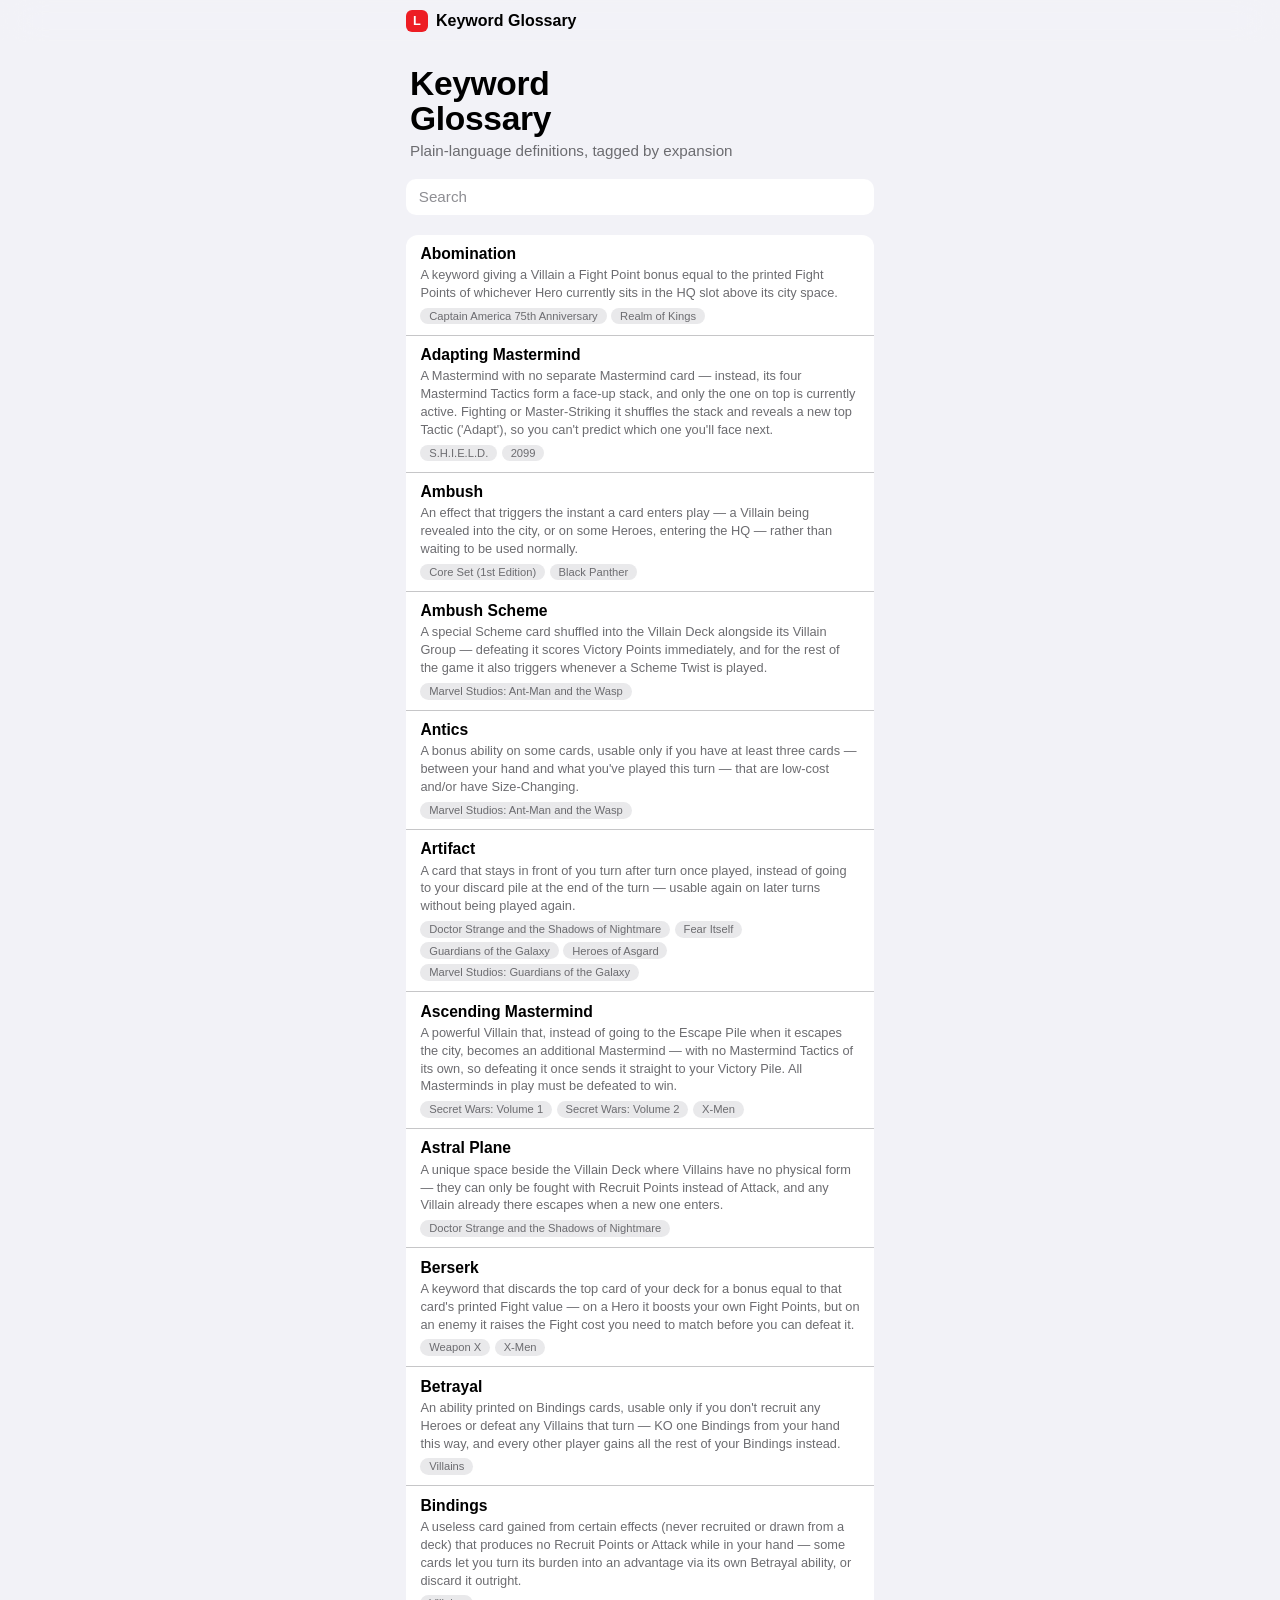
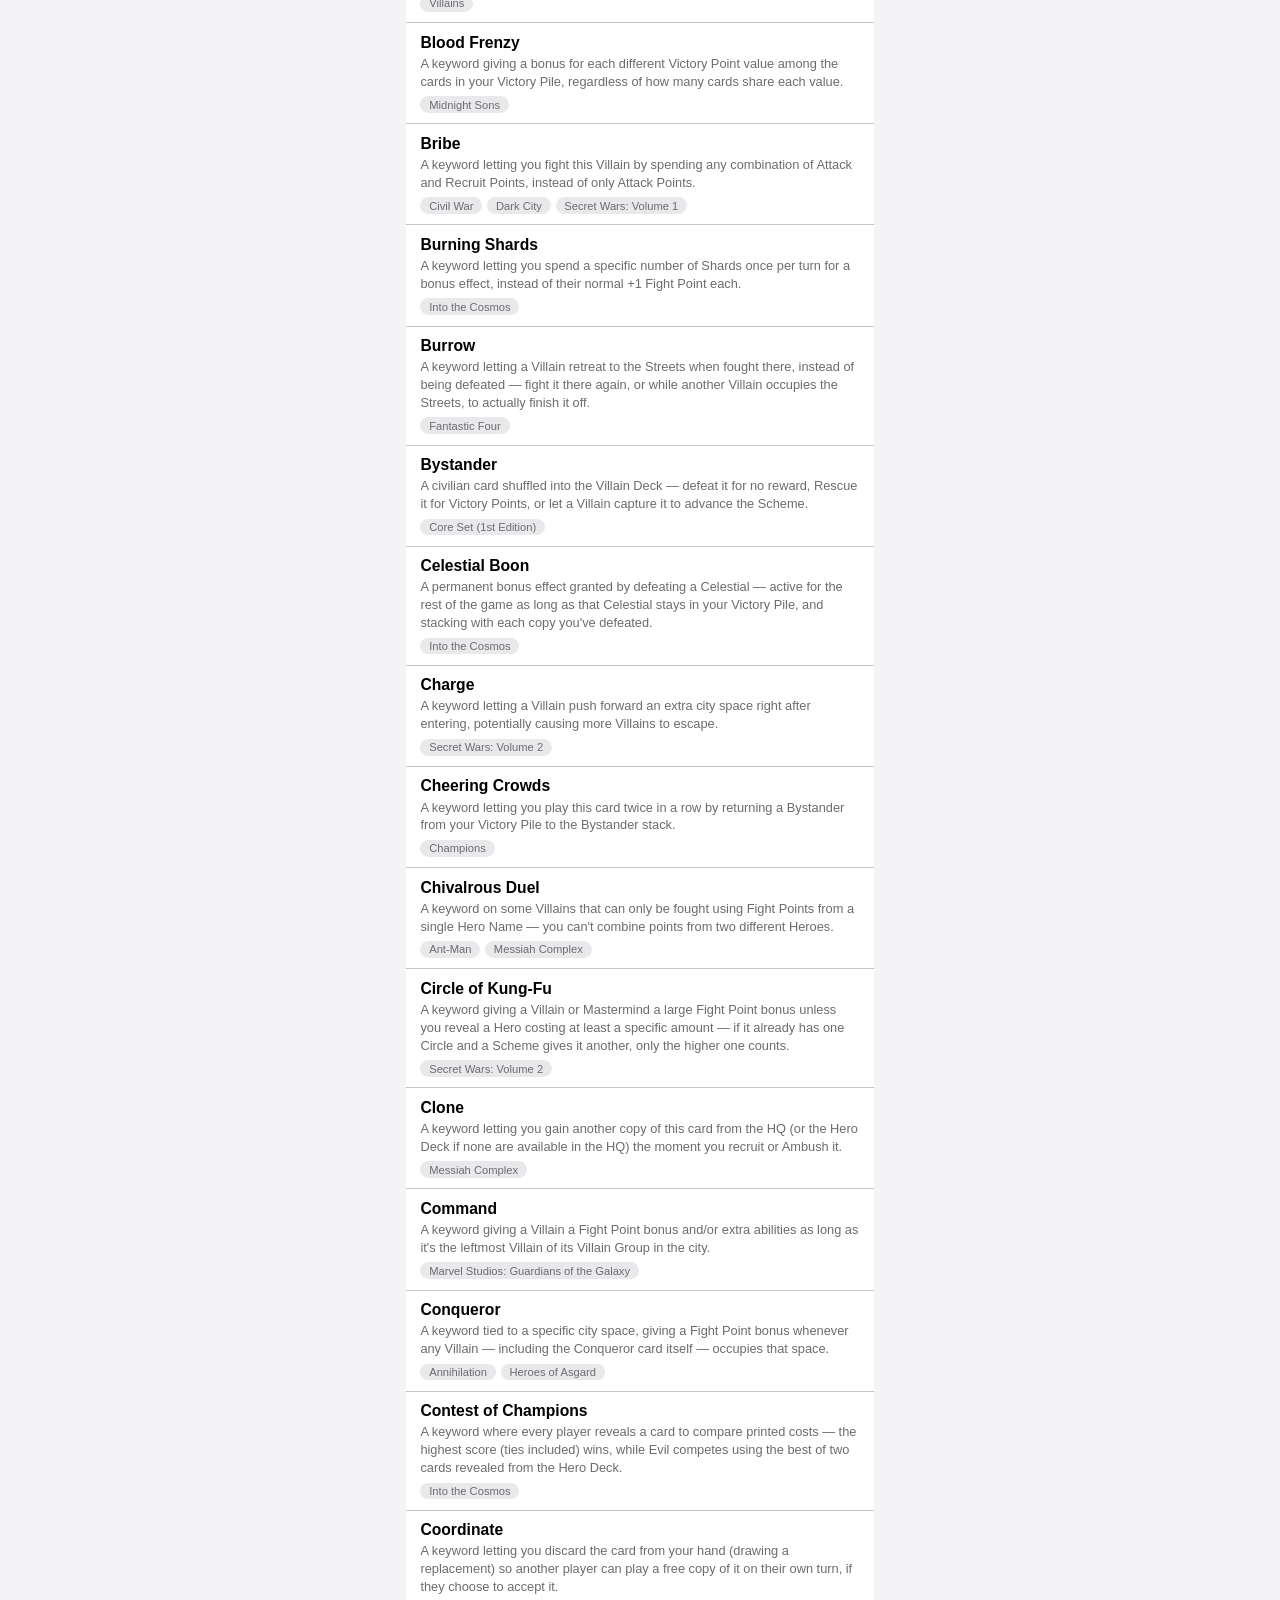
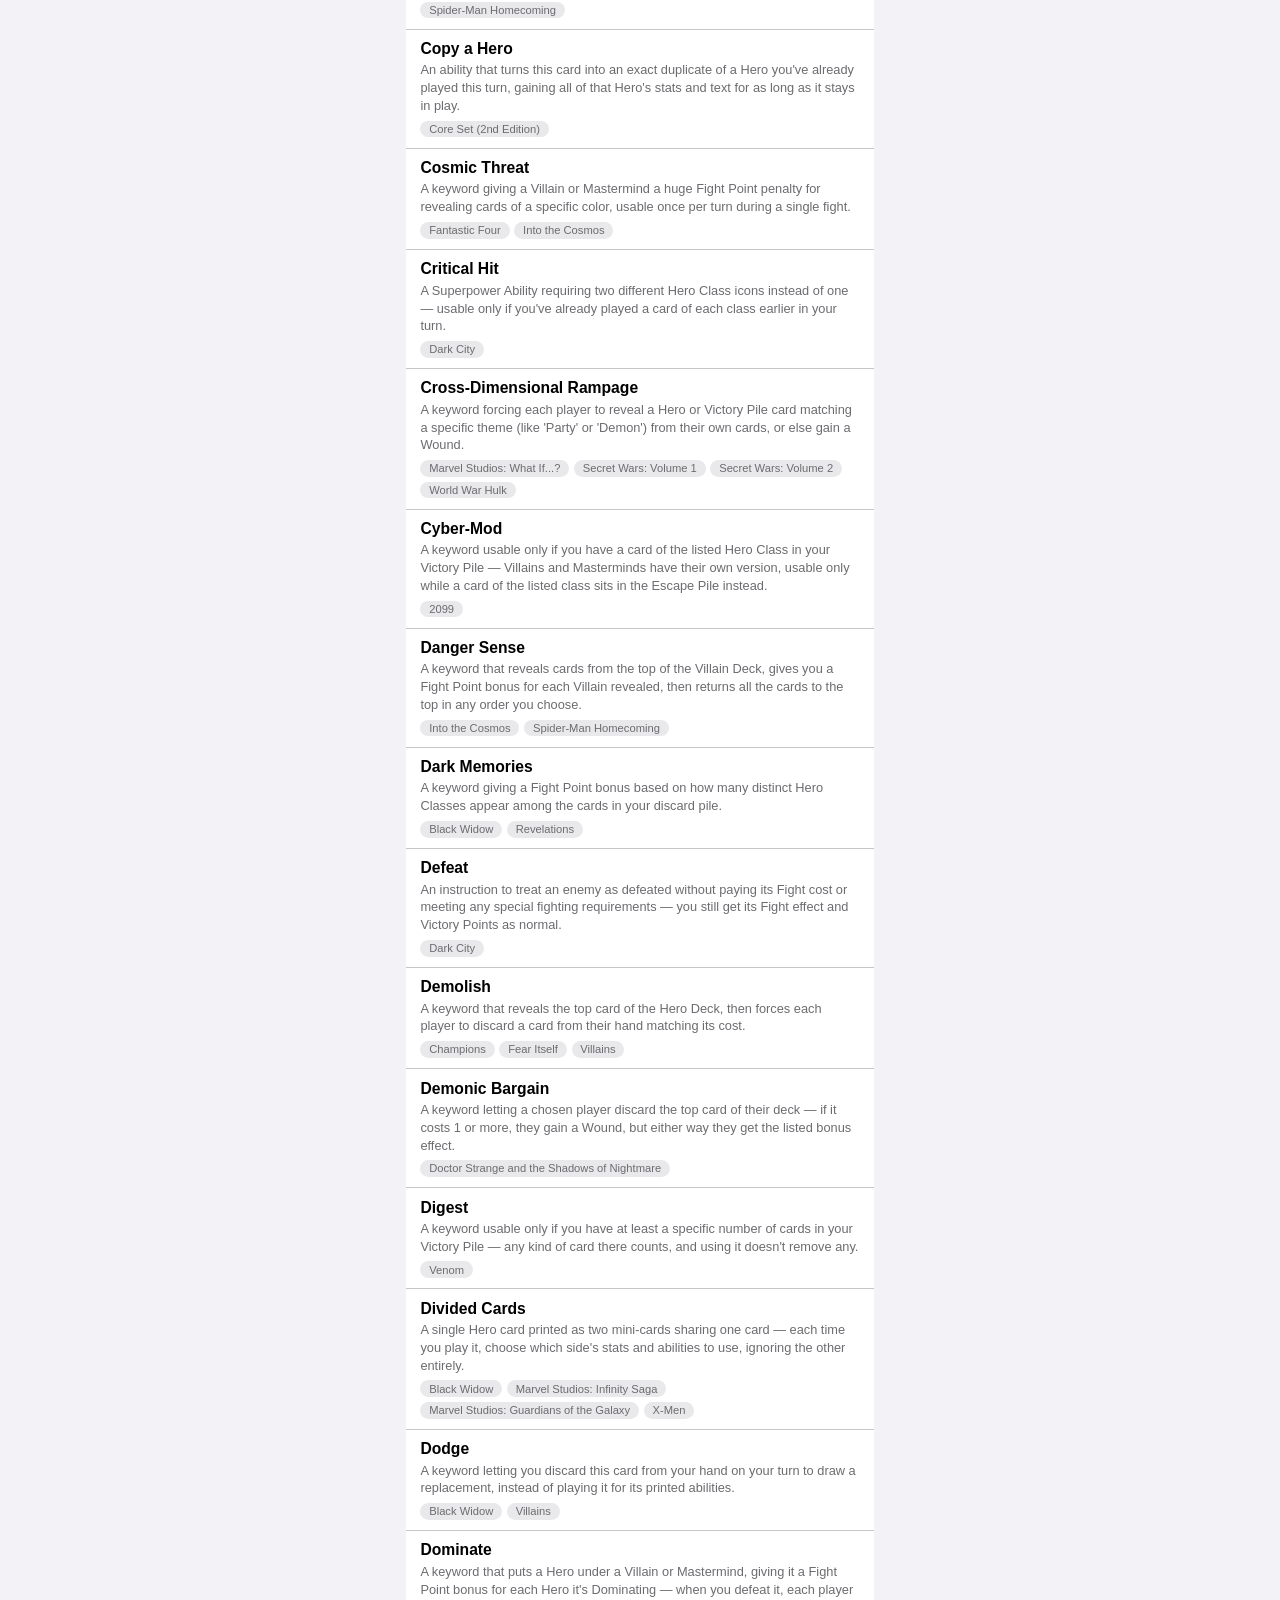
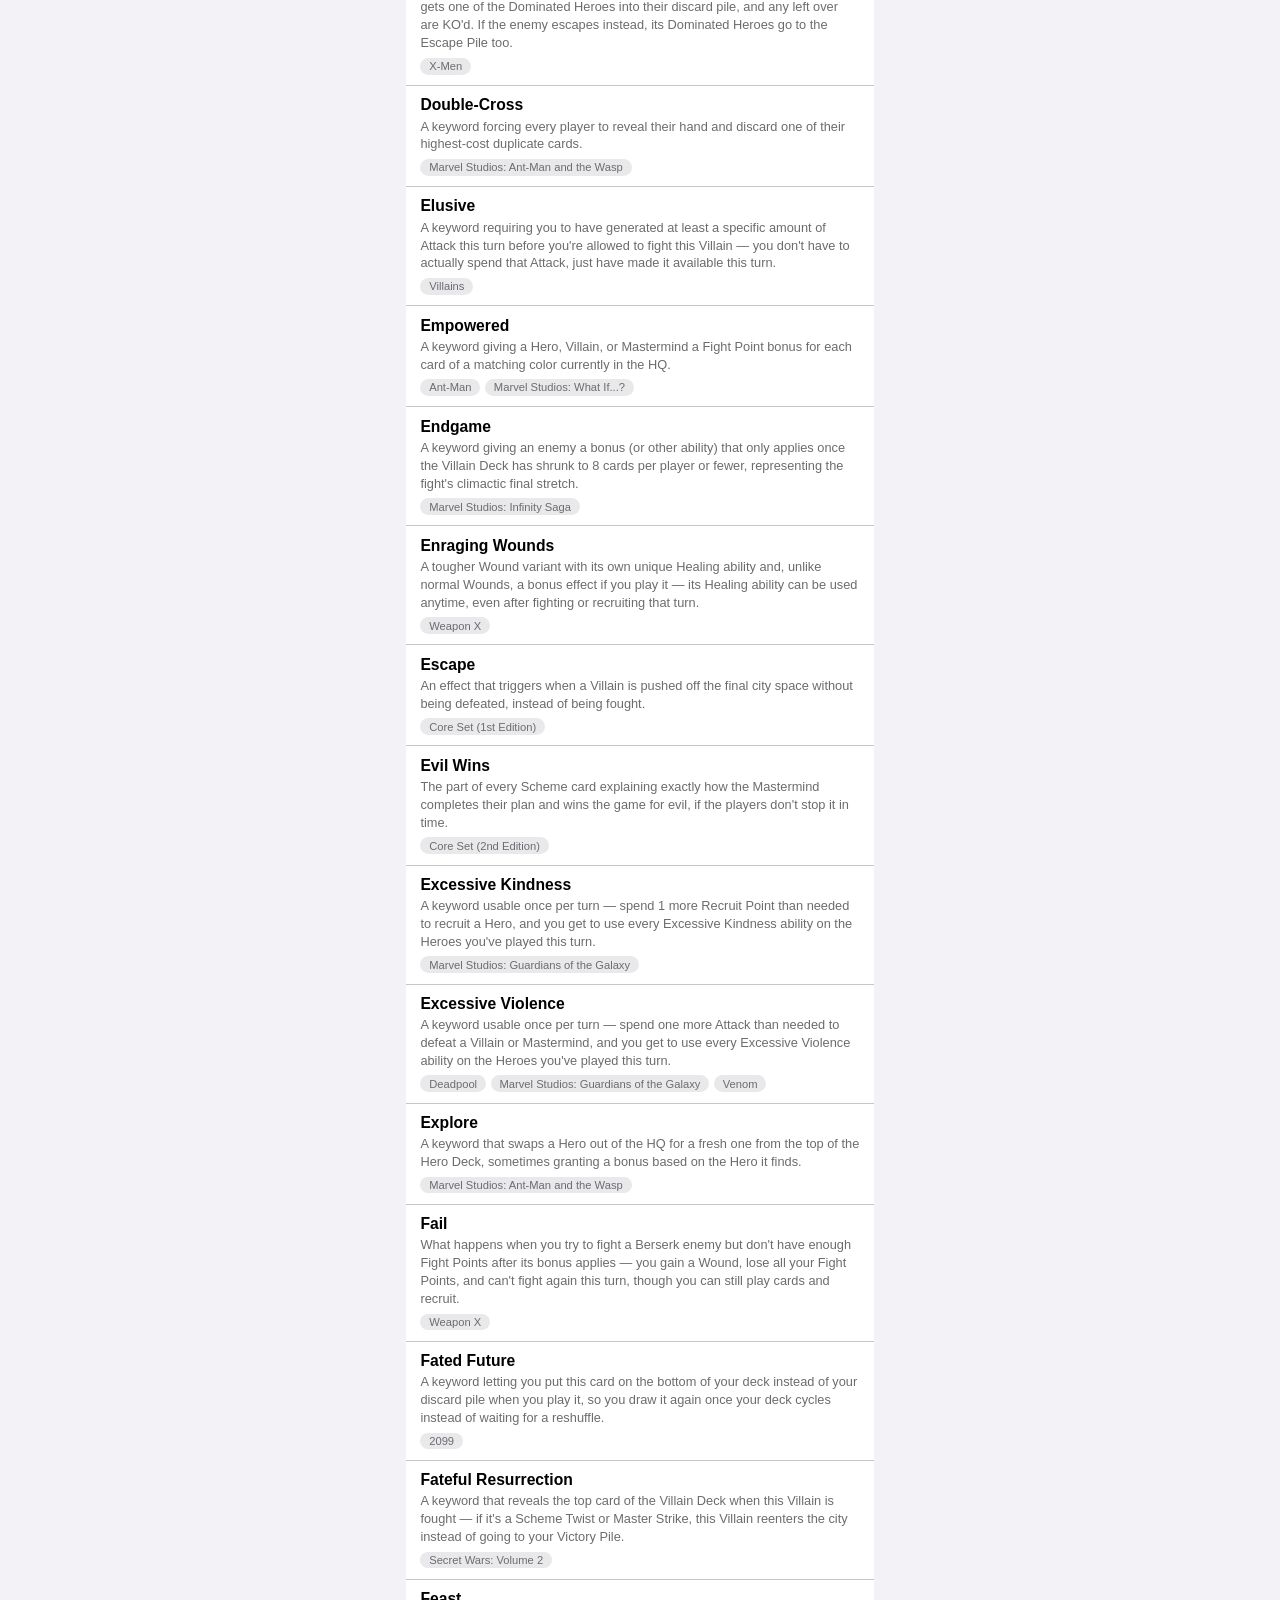
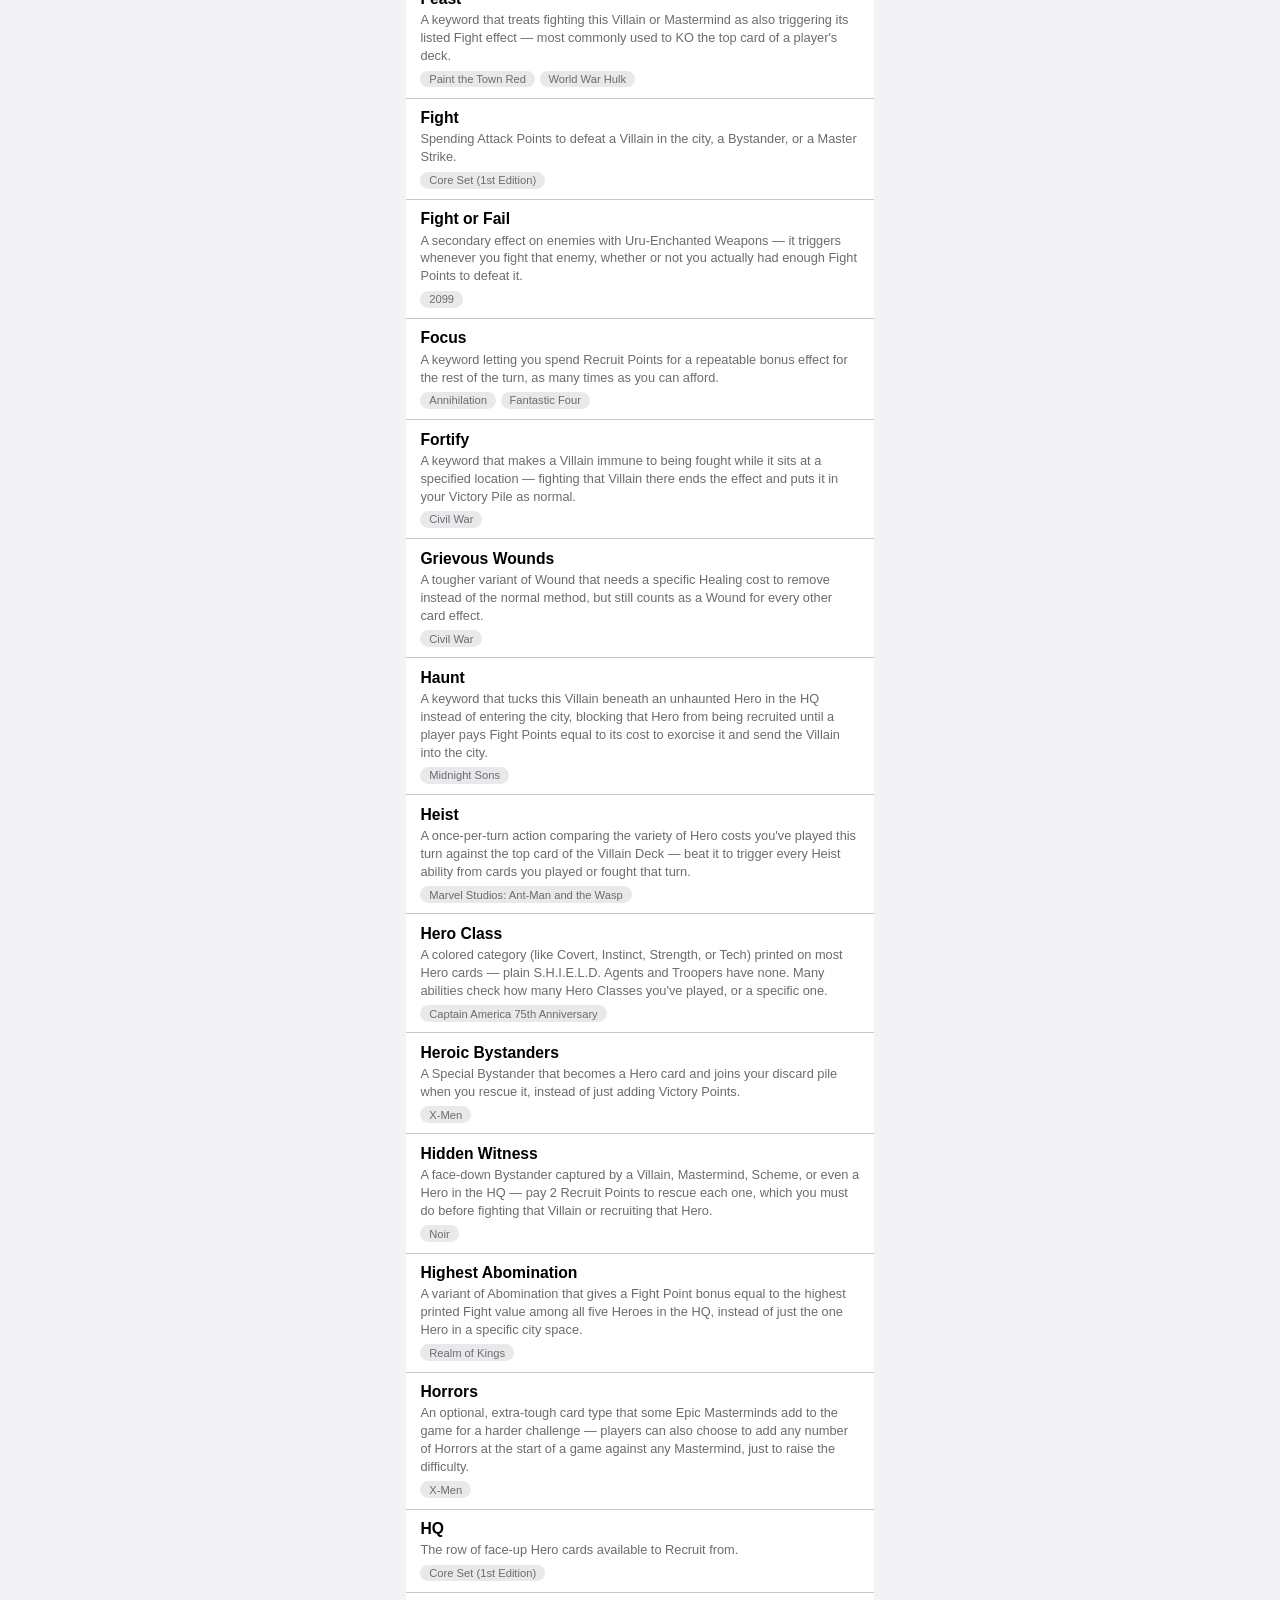
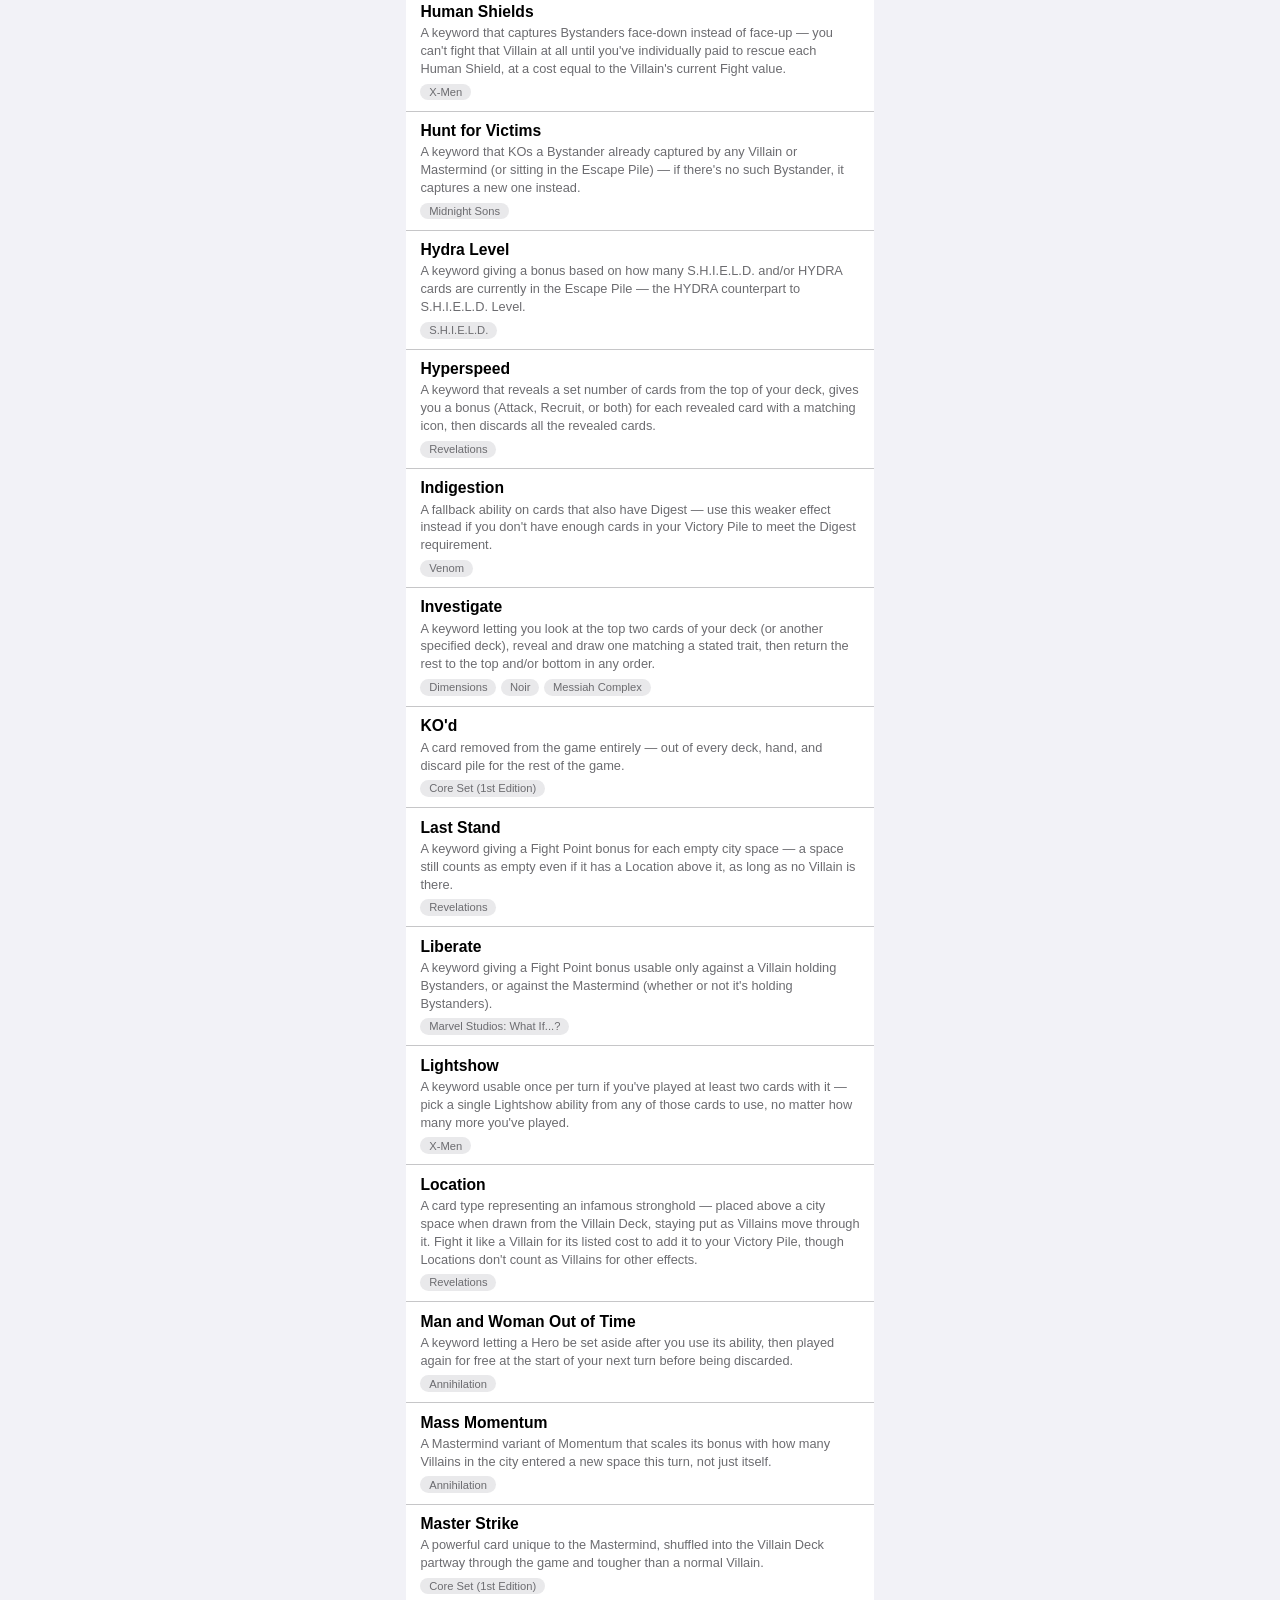
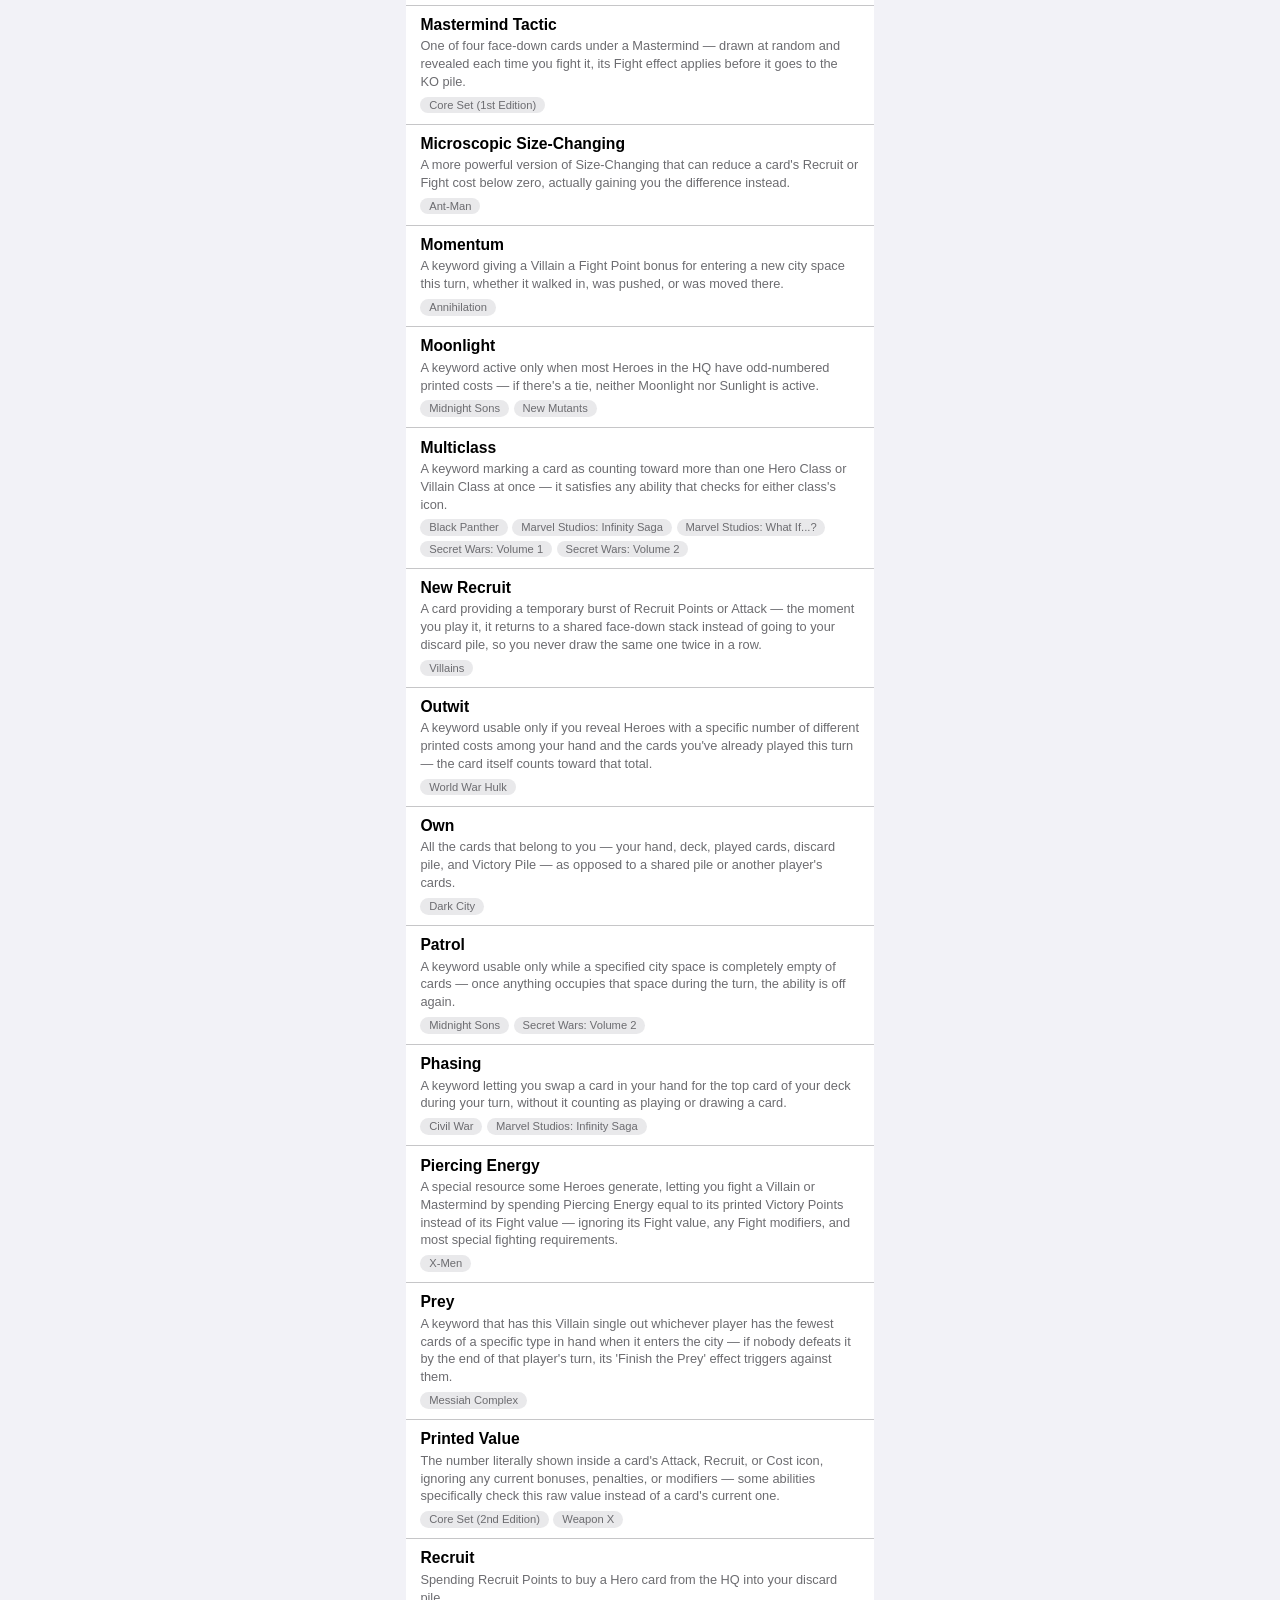
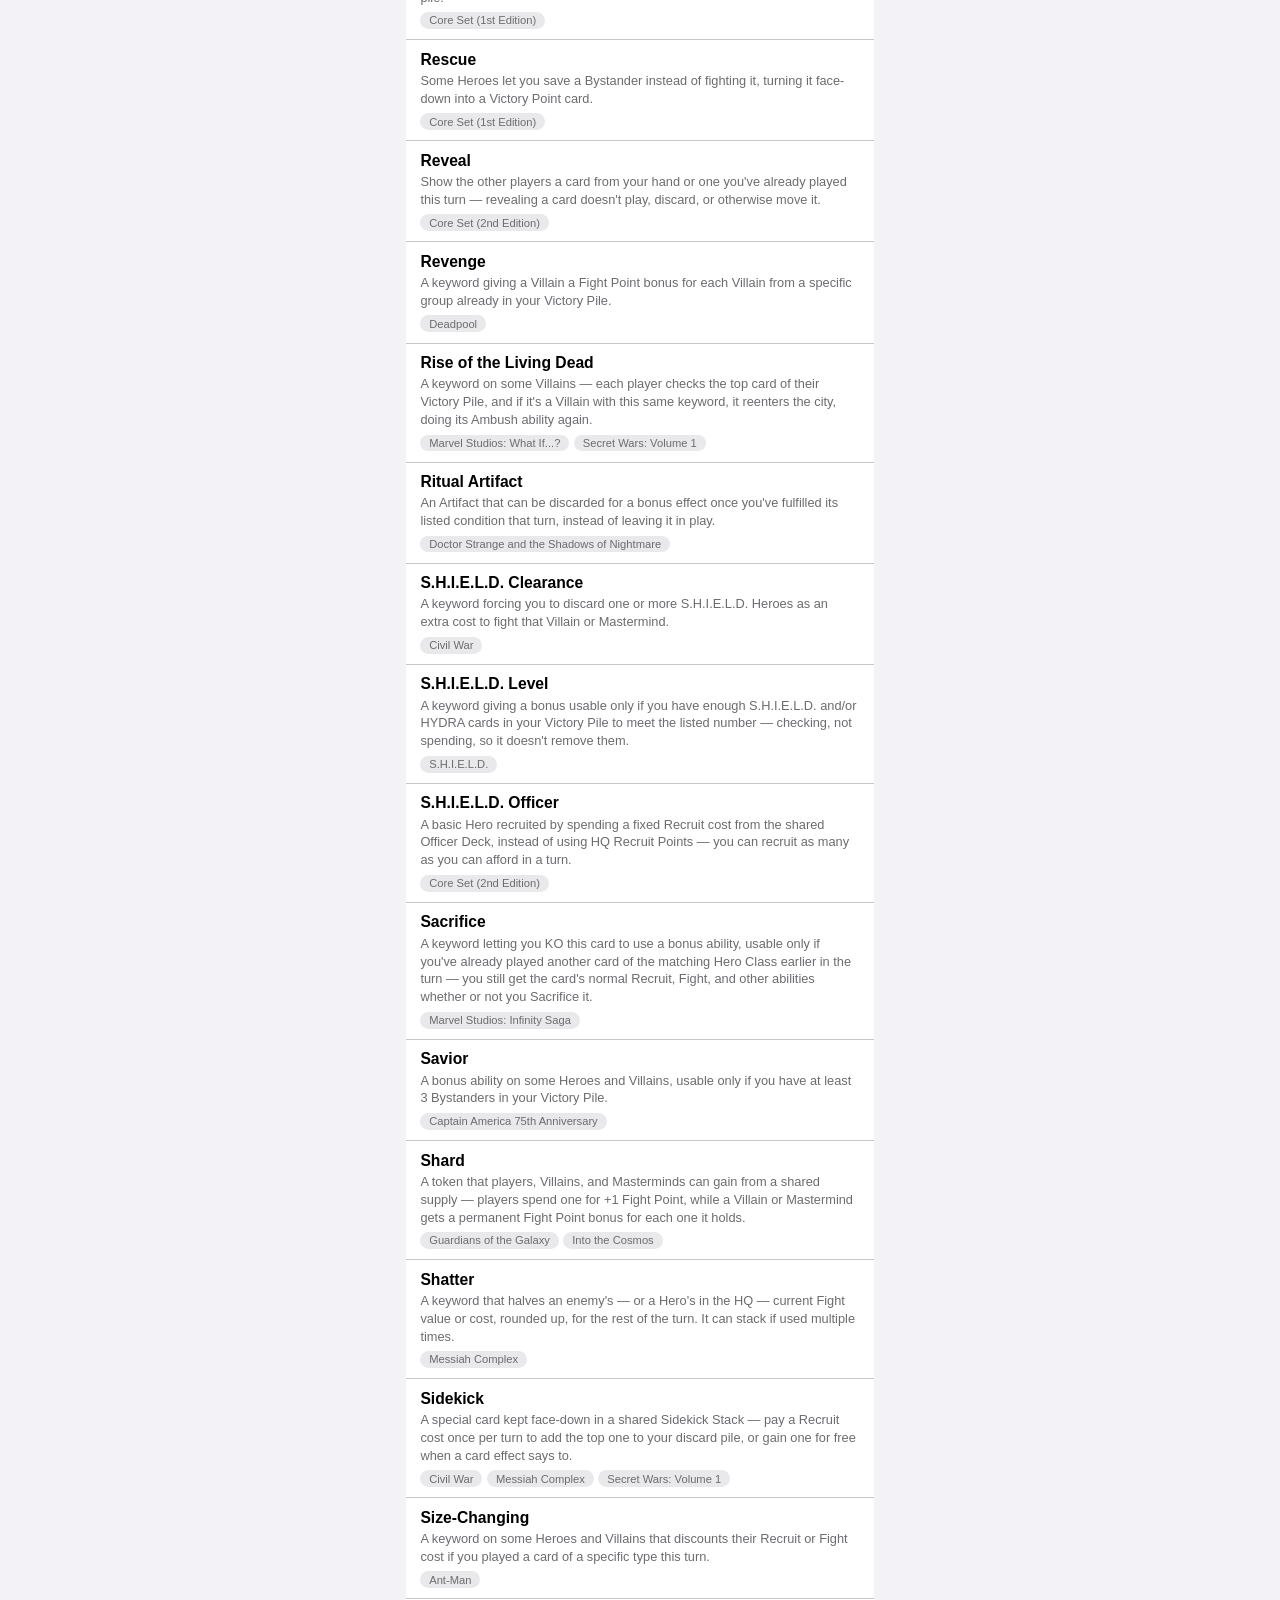
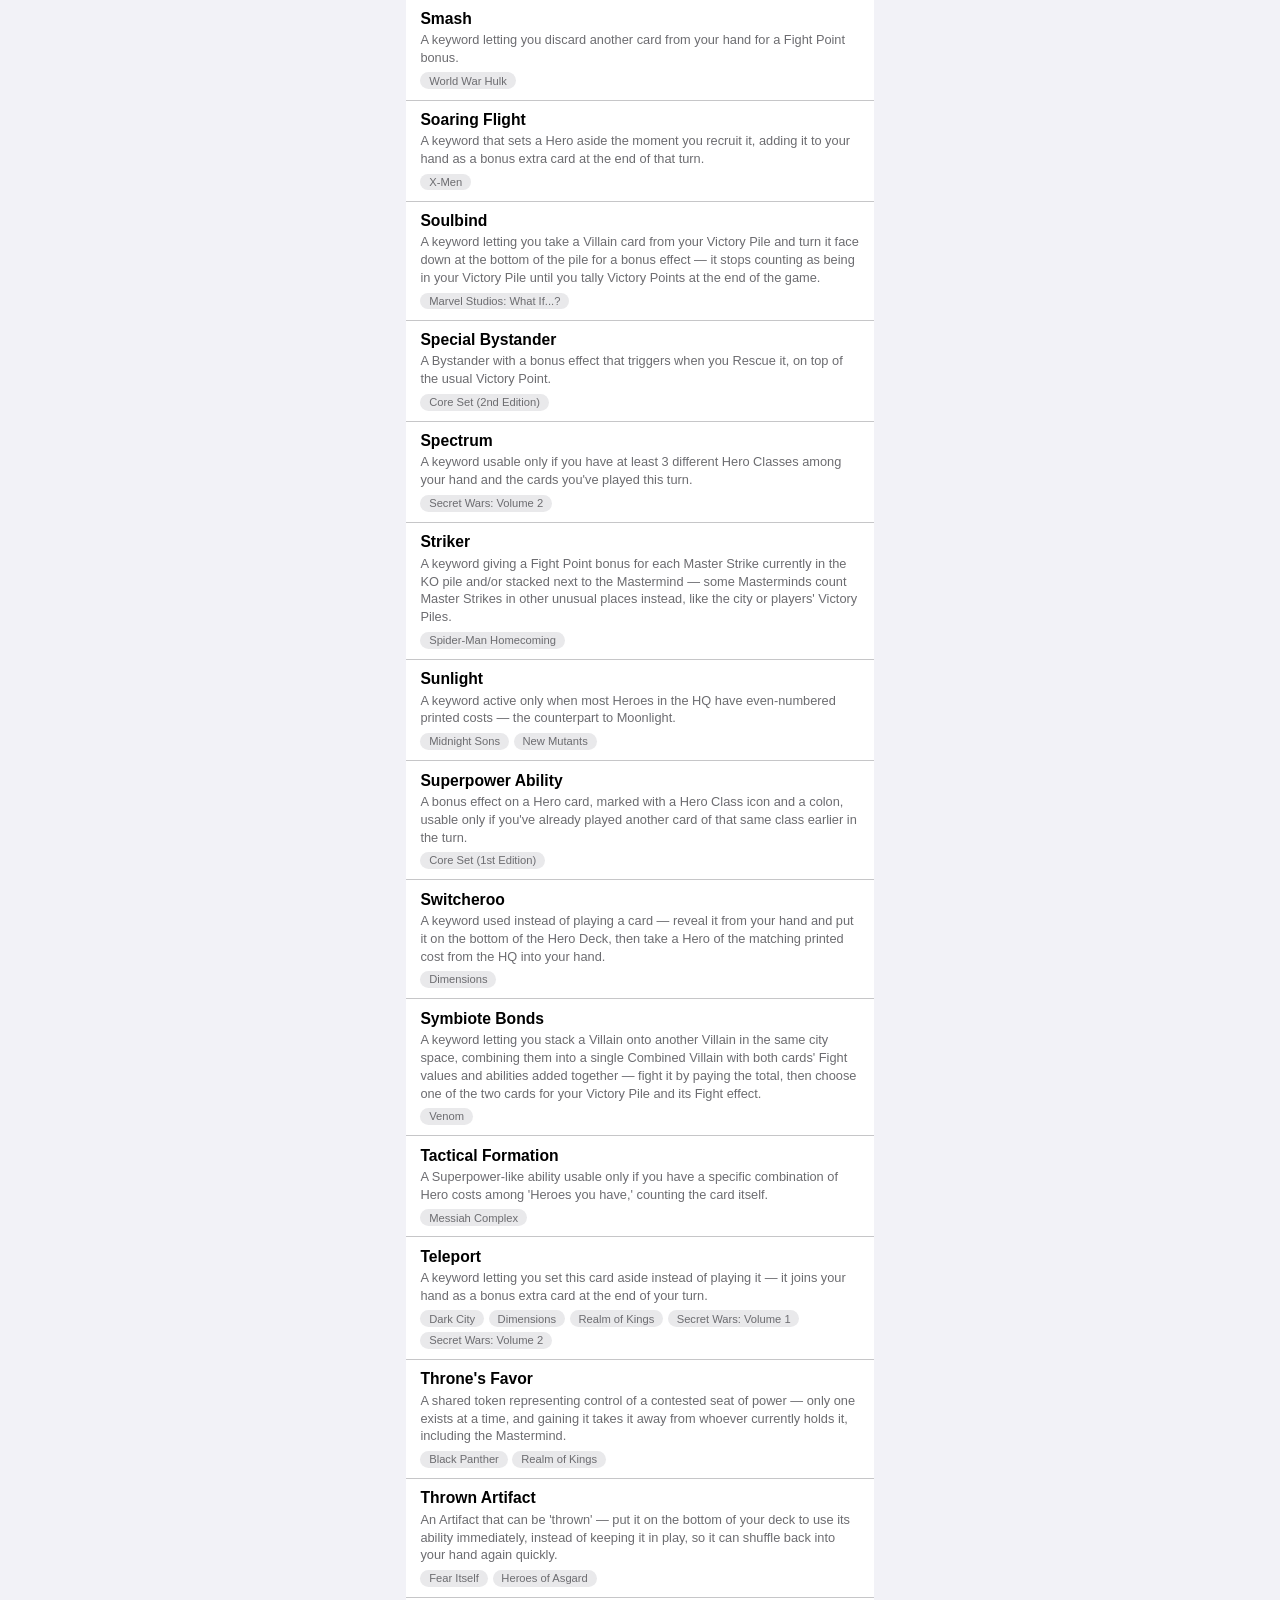
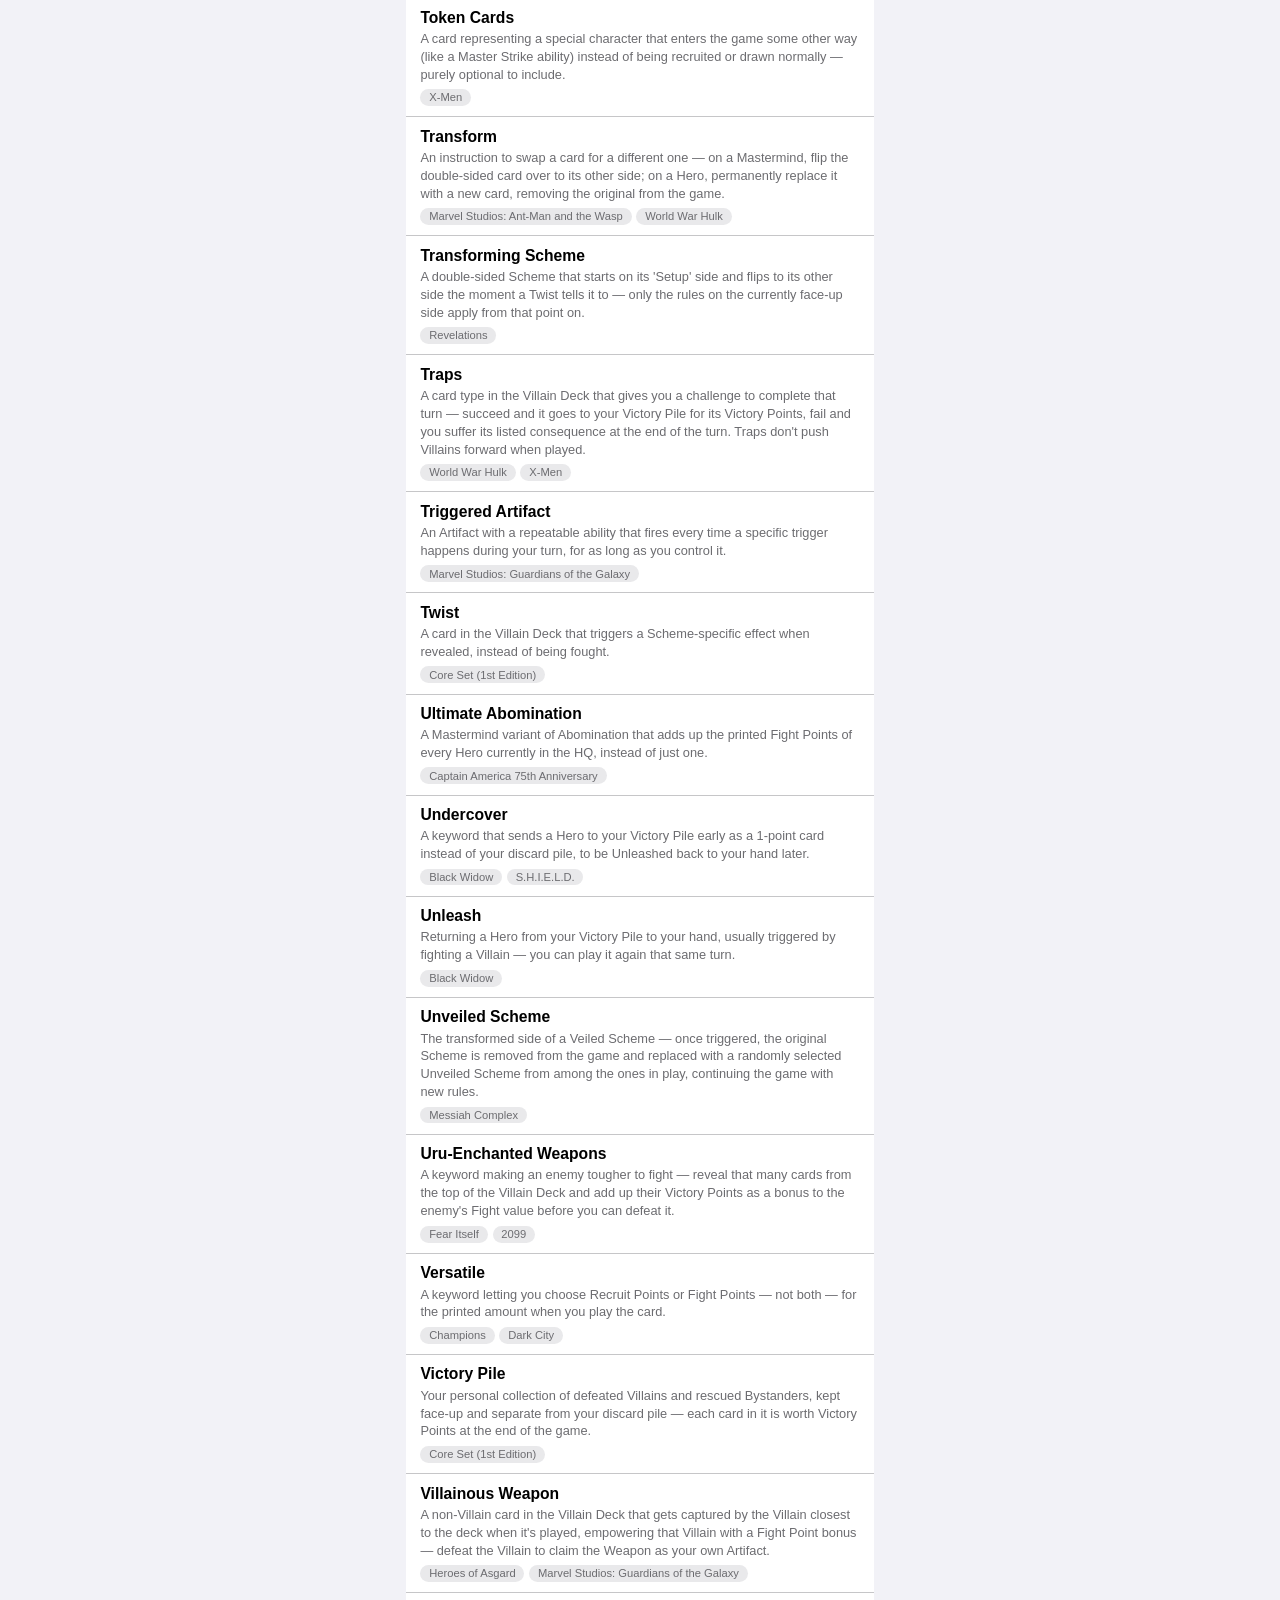
==== glossary.html @ 811bb4df "Make Bystanders/Master Strikes/Twists read-only in the Villain Deck section Same reasoning as the Co" ====
<!DOCTYPE html>
<html lang="en">
<head>
  <meta charset="UTF-8" />
  <meta name="viewport" content="width=device-width, initial-scale=1.0, viewport-fit=cover" />
  <title>Keyword Glossary — Marvel Legendary Randomizer</title>
  <meta name="description" content="Plain-language definitions for Legendary's card keywords and rules terms, tagged by expansion." />
  <meta name="theme-color" content="#f2f2f7" media="(prefers-color-scheme: light)" />
  <meta name="theme-color" content="#000000" media="(prefers-color-scheme: dark)" />
  <link rel="icon" href="data:image/svg+xml,%3Csvg xmlns='http://www.w3.org/2000/svg' viewBox='0 0 100 100'%3E%3Crect width='100' height='100' rx='22' fill='%23ed1d24'/%3E%3Ctext x='50' y='68' font-family='Arial' font-weight='bold' font-size='56' fill='white' text-anchor='middle'%3EL%3C/text%3E%3C/svg%3E" />
  <link rel="stylesheet" href="css/styles.css?v=160" />
</head>
<body>
  <div class="navbar" id="navbar">
    <div class="navbar-inner">
      <a href="index.html" class="navbar-badge" style="text-decoration: none;">L</a>
      <span class="navbar-title">Keyword Glossary</span>
    </div>
  </div>

  <main class="screen" id="screen">
    <div class="large-title-block">
      <h1 class="large-title">Keyword<br />Glossary</h1>
      <p class="large-subtitle">Plain-language definitions, tagged by expansion</p>
    </div>

    <div class="page-search-wrap">
      <input type="search" id="glossary-search" class="page-search" placeholder="Search" autocomplete="off" />
    </div>

    <div id="glossary-list"></div>

    <p class="page-footer">
      <a href="index.html" class="footer-button">‹ Back to Randomizer</a>
    </p>
  </main>

  <!-- Keep this ?v= in step with index.html's — see the note there. -->
  <script src="js/data.js?v=160"></script>
  <script src="js/glossary.js?v=160"></script>
</body>
</html>
---- css/styles.css ----
:root {
  --bg: #f2f2f7;
  --grouped-bg: #ffffff;
  --separator: rgba(60, 60, 67, 0.29);
  --label: #000000;
  --label-secondary: #6c6c70;
  --label-tertiary: #8e8e93;
  --blue: #007aff;
  --green: #34c759;
  --red: #ff3b30;
  --navbar-bg: rgba(242, 242, 247, 0.85);
  --switch-off: #e9e9eb;
  --banner-bg: #fff3e0;
  --banner-border: #ff9500;
  --banner-text: #9a5b00;
  --info-bg: #e8f2ff;
  --info-border: #007aff;
  --info-text: #0a4d94;
  --font: -apple-system, BlinkMacSystemFont, "SF Pro Text", "Segoe UI", Roboto, Helvetica, Arial, sans-serif;
}

@media (prefers-color-scheme: dark) {
  :root {
    --bg: #000000;
    --grouped-bg: #1c1c1e;
    --separator: rgba(84, 84, 88, 0.65);
    --label: #ffffff;
    --label-secondary: #98989f;
    --label-tertiary: #6c6c70;
    --navbar-bg: rgba(0, 0, 0, 0.78);
    --switch-off: #39393d;
    --banner-bg: #3a2a12;
    --banner-border: #ff9f0a;
    --banner-text: #ffcf8a;
    --info-bg: #0f2540;
    --info-border: #0a84ff;
    --info-text: #9fcbff;
  }
}

* {
  box-sizing: border-box;
  -webkit-tap-highlight-color: transparent;
}

html, body {
  margin: 0;
  padding: 0;
}

body {
  background: var(--bg);
  color: var(--label);
  font-family: var(--font);
  -webkit-font-smoothing: antialiased;
}

/* ---------- Navbar ---------- */

.navbar {
  position: sticky;
  top: 0;
  z-index: 10;
  background: var(--navbar-bg);
  backdrop-filter: saturate(180%) blur(20px);
  -webkit-backdrop-filter: saturate(180%) blur(20px);
  border-bottom: 1px solid transparent;
}

.navbar-inner {
  max-width: 500px;
  margin: 0 auto;
  padding: 0.6rem 1rem;
  display: flex;
  align-items: center;
  gap: 0.5rem;
}

.navbar-badge {
  width: 22px;
  height: 22px;
  border-radius: 6px;
  background: #ed1d24;
  color: #fff;
  font-weight: 700;
  font-size: 0.8rem;
  display: flex;
  align-items: center;
  justify-content: center;
  flex-shrink: 0;
}

.navbar-title {
  font-size: 1rem;
  font-weight: 600;
}

/* ---------- Screen / layout ---------- */

.screen {
  max-width: 500px;
  margin: 0 auto;
  padding: 1rem 1rem 3rem;
}

.large-title-block {
  padding: 0.5rem 0.25rem 1.25rem;
}

.large-title {
  font-size: 2.1rem;
  font-weight: 800;
  line-height: 1.05;
  margin: 0 0 0.3rem;
  letter-spacing: -0.01em;
}

.large-subtitle {
  margin: 0;
  color: var(--label-secondary);
  font-size: 0.95rem;
}

/* ---------- Grouped list ---------- */

.ios-group {
  margin-bottom: 1.75rem;
}

.group-header {
  display: flex;
  align-items: baseline;
  justify-content: space-between;
  padding: 0 0.9rem 0.4rem;
  text-transform: uppercase;
  font-size: 0.78rem;
  font-weight: 600;
  color: var(--label-secondary);
  letter-spacing: 0.02em;
}

.group-footer {
  padding: 0.5rem 0.9rem 0;
  font-size: 0.8rem;
  color: var(--label-secondary);
  margin: 0;
}

.ios-list {
  list-style: none;
  margin: 0;
  padding: 0;
  background: var(--grouped-bg);
  border-radius: 12px;
  overflow: hidden;
}

.ios-row {
  display: flex;
  align-items: center;
  gap: 0.7rem;
  padding: 0.65rem 0.9rem;
  min-height: 44px;
  border-bottom: 1px solid var(--separator);
}

.ios-list > .ios-row:last-child,
.ios-list > li:last-child > .ios-row {
  border-bottom: none;
}

.row-text {
  flex: 1;
  font-size: 0.98rem;
  min-width: 0;
}

.row-text-main {
  display: block;
  font-size: 0.98rem;
  overflow: hidden;
  text-overflow: ellipsis;
  white-space: nowrap;
}

.team-icon {
  width: 22px;
  height: 22px;
  margin-right: 0.35rem;
  vertical-align: -6px;
  object-fit: contain;
}

.row-text-sub {
  display: block;
  font-size: 0.8rem;
  color: var(--label-secondary);
  margin-top: 0.05rem;
}

/* Keyword Glossary rows: unlike every other row-text-main, the term
 * shouldn't ellipsis-truncate (they're all short anyway) and the
 * definition is the reason the row exists, so let it wrap fully
 * instead of relying on row-text-sub's usual single-line treatment. */
.glossary-term {
  font-weight: 700;
  white-space: normal;
}

.glossary-definition {
  line-height: 1.4;
  padding: 0.15rem 0;
}

.glossary-expansions {
  display: flex;
  flex-wrap: wrap;
  gap: 0.3rem;
  margin-top: 0.2rem;
}

.glossary-expansion-tag {
  font-size: 0.7rem;
  font-weight: 500;
  color: var(--label-secondary);
  background: var(--switch-off);
  border-radius: 999px;
  padding: 0.15rem 0.55rem;
  white-space: nowrap;
}

/* ---------- iOS switch ---------- */

.ios-switch {
  position: relative;
  width: 51px;
  height: 31px;
  flex-shrink: 0;
}

.ios-switch input {
  position: absolute;
  opacity: 0;
  width: 100%;
  height: 100%;
  margin: 0;
  cursor: pointer;
}

.ios-switch .track {
  position: absolute;
  inset: 0;
  background: var(--switch-off);
  border-radius: 999px;
  transition: background 0.18s ease;
  pointer-events: none;
}

.ios-switch .thumb {
  position: absolute;
  top: 2px;
  left: 2px;
  width: 27px;
  height: 27px;
  border-radius: 50%;
  background: #fff;
  box-shadow: 0 3px 8px rgba(0, 0, 0, 0.25), 0 0 0 0.5px rgba(0, 0, 0, 0.04);
  transition: transform 0.18s ease;
  pointer-events: none;
}

.ios-switch input:checked ~ .track {
  background: var(--green);
}

.ios-switch input:checked ~ .thumb {
  transform: translateX(20px);
}

/* ---------- Stepper ---------- */

.stepper {
  display: flex;
  align-items: center;
  border: 1px solid var(--separator);
  border-radius: 8px;
  overflow: hidden;
  flex-shrink: 0;
}

.stepper-btn {
  width: 34px;
  height: 30px;
  border: none;
  background: var(--grouped-bg);
  color: var(--blue);
  font-size: 1.1rem;
  font-weight: 500;
  cursor: pointer;
  display: flex;
  align-items: center;
  justify-content: center;
}

.stepper-btn:disabled {
  color: var(--label-tertiary);
  cursor: not-allowed;
}

.stepper-btn:first-child {
  border-right: 1px solid var(--separator);
}

.stepper-btn:last-child {
  border-left: 1px solid var(--separator);
}

.stepper-value {
  min-width: 2.1rem;
  text-align: center;
  font-size: 0.92rem;
  font-variant-numeric: tabular-nums;
}

/* ---------- Buttons-as-rows ---------- */

.ios-row-button {
  padding: 0;
}

.ios-list-button {
  width: 100%;
  border: none;
  background: none;
  color: var(--blue);
  font-size: 1rem;
  font-weight: 600;
  padding: 0.75rem 0.9rem;
  cursor: pointer;
  text-align: center;
}

.ios-list-button.primary {
  color: #fff;
  background: var(--red-brand, #ed1d24);
}

.ios-list-button.destructive {
  color: var(--red);
}

.ios-list-button:disabled {
  color: var(--label-tertiary);
  background: var(--grouped-bg);
  cursor: not-allowed;
}

.outcome-btn.active-outcome.outcome-win {
  background: var(--green);
  color: #fff;
}

.outcome-btn.active-outcome.outcome-loss {
  background: var(--red);
  color: #fff;
}

.outcome-pill {
  display: flex;
  border-radius: 999px;
  overflow: hidden;
  background: var(--switch-off);
  flex-shrink: 0;
}

.outcome-pill button {
  border: none;
  background: none;
  font-family: inherit;
  font-size: 0.78rem;
  font-weight: 800;
  padding: 0.36rem 0.62rem;
  color: var(--label-tertiary);
  cursor: pointer;
}

.outcome-pill button.active.outcome-win {
  background: var(--green);
  color: #fff;
}

.outcome-pill button.active.outcome-loss {
  background: var(--red);
  color: #fff;
}

.action-group {
  margin-bottom: 1.5rem;
}

/* ---------- Banner ---------- */

.ios-banner {
  background: var(--banner-bg);
  border: 1px solid var(--banner-border);
  border-radius: 12px;
  padding: 0.7rem 0.9rem;
  margin-bottom: 1.25rem;
  font-size: 0.85rem;
  color: var(--banner-text);
}

/* A tappable, collapsed-by-default note — <details class="scheme-note">
 * <summary>Label</summary><div class="scheme-note-body">...</div>
 * </details>. Collapsed, it's just the small summary chip; opening it
 * reveals the same colored callout the block used to show open by
 * default. */
.scheme-note {
  margin-top: 0.6rem;
}

.scheme-note summary {
  display: inline-flex;
  align-items: center;
  gap: 0.3rem;
  list-style: none;
  cursor: pointer;
  background: var(--info-bg);
  color: var(--info-text);
  border-radius: 999px;
  padding: 0.3rem 0.8rem;
  font-size: 0.78rem;
  font-weight: 600;
  text-transform: uppercase;
  letter-spacing: 0.03em;
}

.scheme-note summary::-webkit-details-marker {
  display: none;
}

.scheme-note summary::before {
  content: "›";
  display: inline-block;
  font-size: 0.85rem;
  font-weight: 700;
  transition: transform 0.15s ease;
}

.scheme-note[open] summary::before {
  transform: rotate(90deg);
}

.scheme-note-body {
  background: var(--info-bg);
  border-left: 3px solid var(--info-border);
  border-radius: 0 10px 10px 0;
  margin-top: 0.4rem;
  padding: 0.65rem 0.85rem;
  font-size: 0.85rem;
  line-height: 1.5;
  color: var(--info-text);
}

.scheme-note--evil summary {
  background: var(--banner-bg);
  color: var(--banner-text);
}

.scheme-note--evil .scheme-note-body {
  background: var(--banner-bg);
  border-left-color: var(--red);
  color: var(--banner-text);
}

.ios-banner p {
  margin: 0.15rem 0;
}

.hidden {
  display: none !important;
}

/* ---------- Result rows ---------- */

.result-row {
  display: flex;
  align-items: center;
  gap: 0.7rem;
  padding: 0.6rem 0.9rem;
  min-height: 44px;
  border-bottom: 1px solid var(--separator);
}

.result-row:last-child {
  border-bottom: none;
}

.result-row.locked {
  background: rgba(255, 149, 0, 0.08);
}

.result-row-text {
  flex: 1;
  min-width: 0;
}

.result-row-actions {
  display: flex;
  gap: 0.35rem;
  flex-shrink: 0;
}

.round-btn {
  width: 30px;
  height: 30px;
  border-radius: 50%;
  border: none;
  background: var(--bg);
  font-size: 0.95rem;
  cursor: pointer;
  display: flex;
  align-items: center;
  justify-content: center;
}

.round-btn:disabled {
  opacity: 0.35;
  cursor: not-allowed;
}

/* ---------- Past Setups row (tappable to open its detail) ---------- */

.history-row {
  cursor: pointer;
}

.history-row:active {
  background: var(--switch-off);
}

.history-row:hover .row-text-main {
  color: var(--blue);
}

/* The "⋯" overflow's Restore/Delete options render as their own row
 * right below the entry (plain document flow) rather than a floating
 * popover, so they're never clipped by the sheet's rounded-corner
 * masking on a short list. */
.history-menu-row {
  justify-content: flex-end;
  gap: 1.3rem;
  padding: 0.55rem 0.9rem;
}

.text-action {
  border: none;
  background: none;
  font-family: inherit;
  font-size: 0.9rem;
  font-weight: 600;
  color: var(--blue);
  cursor: pointer;
  padding: 0.2rem 0;
}

.text-action.destructive {
  color: var(--red);
}

/* ---------- Past Setups detail (drill-in from a history row) ---------- */

.detail-summary {
  display: flex;
  align-items: center;
  justify-content: space-between;
  gap: 0.7rem;
  padding: 0.1rem 0.15rem 1.1rem;
}

.detail-summary .meta {
  font-size: 0.85rem;
  color: var(--label-secondary);
}

/* ---------- Navigation rows (Card Pool / History) ---------- */

.nav-row {
  width: 100%;
  border: none;
  background: none;
  font-family: inherit;
  text-align: left;
  text-decoration: none;
  cursor: pointer;
  color: var(--label);
}

.row-trailing {
  color: var(--label-secondary);
  font-size: 0.92rem;
  flex-shrink: 0;
  white-space: nowrap;
}

.chevron {
  color: var(--label-tertiary);
  font-size: 1.1rem;
  flex-shrink: 0;
  margin-left: -0.15rem;
}

/* ---------- Segmented control ---------- */

.segmented {
  display: flex;
  background: var(--bg);
  border-radius: 8px;
  padding: 2px;
  flex-shrink: 0;
}

.segmented button {
  border: none;
  background: none;
  color: var(--label);
  font-size: 0.85rem;
  font-weight: 500;
  width: 30px;
  height: 26px;
  border-radius: 6px;
  cursor: pointer;
}

.segmented button.active {
  background: var(--grouped-bg);
  font-weight: 700;
  box-shadow: 0 1px 3px rgba(0, 0, 0, 0.15);
}

/* Wider variant for longer labels (Custom Card category picker) — same
 * track/active-pill look as .segmented, just auto-width buttons
 * instead of the fixed 30px built for single digits. */
.segmented-wide {
  width: 100%;
}

.segmented-wide button {
  flex: 1;
  width: auto;
  height: auto;
  padding: 0.42rem 0.15rem;
  font-size: 0.72rem;
  line-height: 1.15;
}

/* ---------- Sheet (modal) ---------- */

.sheet-overlay {
  position: fixed;
  inset: 0;
  z-index: 100;
  display: flex;
  align-items: flex-end;
  justify-content: center;
}

.sheet-overlay.hidden {
  display: none;
}

.sheet-backdrop {
  position: absolute;
  inset: 0;
  border: none;
  background: rgba(0, 0, 0, 0.4);
  padding: 0;
  cursor: pointer;
}

.sheet {
  position: relative;
  width: 100%;
  max-width: 500px;
  max-height: 85vh;
  background: var(--bg);
  border-radius: 16px 16px 0 0;
  display: flex;
  flex-direction: column;
  overflow: hidden;
  box-shadow: 0 -4px 24px rgba(0, 0, 0, 0.25);
  padding-bottom: env(safe-area-inset-bottom);
}

.sheet-grabber {
  width: 36px;
  height: 5px;
  border-radius: 3px;
  background: var(--separator);
  margin: 0.55rem auto 0.2rem;
  flex-shrink: 0;
}

.sheet-header {
  display: flex;
  align-items: center;
  justify-content: space-between;
  padding: 0.5rem 0.9rem;
  flex-shrink: 0;
}

.sheet-header-btn {
  background: none;
  border: none;
  color: var(--blue);
  font-size: 0.95rem;
  cursor: pointer;
  padding: 0.2rem;
}

.sheet-header-btn-accent {
  color: var(--red);
  font-weight: 600;
}

.sheet-header-btn:disabled {
  color: var(--label-tertiary);
  cursor: not-allowed;
}

.sheet-header-btn-add {
  font-size: 1.3rem;
  font-weight: 600;
  line-height: 1;
}

.sheet-title {
  font-weight: 700;
  font-size: 1rem;
}

.sheet-search-wrap {
  padding: 0 0.9rem 0.6rem;
  flex-shrink: 0;
}

.sheet-search {
  width: 100%;
  border: none;
  border-radius: 10px;
  background: var(--grouped-bg);
  padding: 0.5rem 0.7rem;
  font-size: 0.95rem;
  color: var(--label);
  font-family: inherit;
}

.sheet-search::placeholder {
  color: var(--label-tertiary);
}

/* Same look as .sheet-search, for a search box on a standalone page
 * (e.g. glossary.html) instead of inside the sheet overlay. */
.page-search-wrap {
  margin-bottom: 1.25rem;
}

.page-search {
  width: 100%;
  border: none;
  border-radius: 10px;
  background: var(--grouped-bg);
  padding: 0.6rem 0.8rem;
  font-size: 0.95rem;
  color: var(--label);
  font-family: inherit;
}

.page-search::placeholder {
  color: var(--label-tertiary);
}

/* ---------- Form rows (Add/Edit Custom Card) ---------- */

.form-row {
  display: flex;
  flex-direction: column;
  gap: 0.25rem;
  padding: 0.55rem 0.9rem 0.65rem;
  border-bottom: 1px solid var(--separator);
}

.form-row:last-child {
  border-bottom: none;
}

.form-label {
  font-size: 0.72rem;
  font-weight: 700;
  text-transform: uppercase;
  letter-spacing: 0.03em;
  color: var(--label-secondary);
}

.form-input {
  border: none;
  background: none;
  font-family: inherit;
  font-size: 0.98rem;
  color: var(--label);
  padding: 0.1rem 0;
  width: 100%;
}

.form-input::placeholder {
  color: var(--label-tertiary);
}

textarea.form-input {
  resize: none;
  min-height: 3.2em;
  line-height: 1.4;
  font-family: inherit;
}

.sheet-bulk-actions {
  display: flex;
  gap: 0.6rem;
  padding: 0 0.9rem 0.6rem;
  flex-shrink: 0;
}

.sheet-bulk-btn {
  flex: 1;
  border: none;
  border-radius: 10px;
  background: var(--grouped-bg);
  color: var(--blue);
  font-size: 0.88rem;
  font-weight: 600;
  padding: 0.55rem 0.6rem;
  cursor: pointer;
}

.sheet-bulk-btn:disabled {
  color: var(--label-tertiary);
  cursor: not-allowed;
}

.sheet-list {
  flex: 1;
  overflow-y: auto;
  margin: 0 0.9rem 0.9rem;
  width: auto;
  -webkit-overflow-scrolling: touch;
}

.sheet-row {
  width: 100%;
  border: none;
  background: none;
  font-family: inherit;
  text-align: left;
  cursor: pointer;
  color: var(--label);
}

.sheet-empty {
  text-align: center;
  color: var(--label-secondary);
  padding: 2rem 1rem;
  font-size: 0.9rem;
}

/* ---------- Misc ---------- */

.empty-state {
  color: var(--label-secondary);
  text-align: center;
  padding: 2rem 1rem;
  font-size: 0.95rem;
}

.page-footer {
  color: var(--label-tertiary);
  font-size: 0.75rem;
  text-align: center;
  padding: 0.5rem 0.75rem 0;
  line-height: 1.5;
}

.footer-button {
  display: inline-block;
  background: var(--grouped-bg);
  color: var(--blue);
  font-size: 0.95rem;
  font-weight: 600;
  text-decoration: none;
  padding: 0.7rem 1.5rem;
  border-radius: 12px;
}
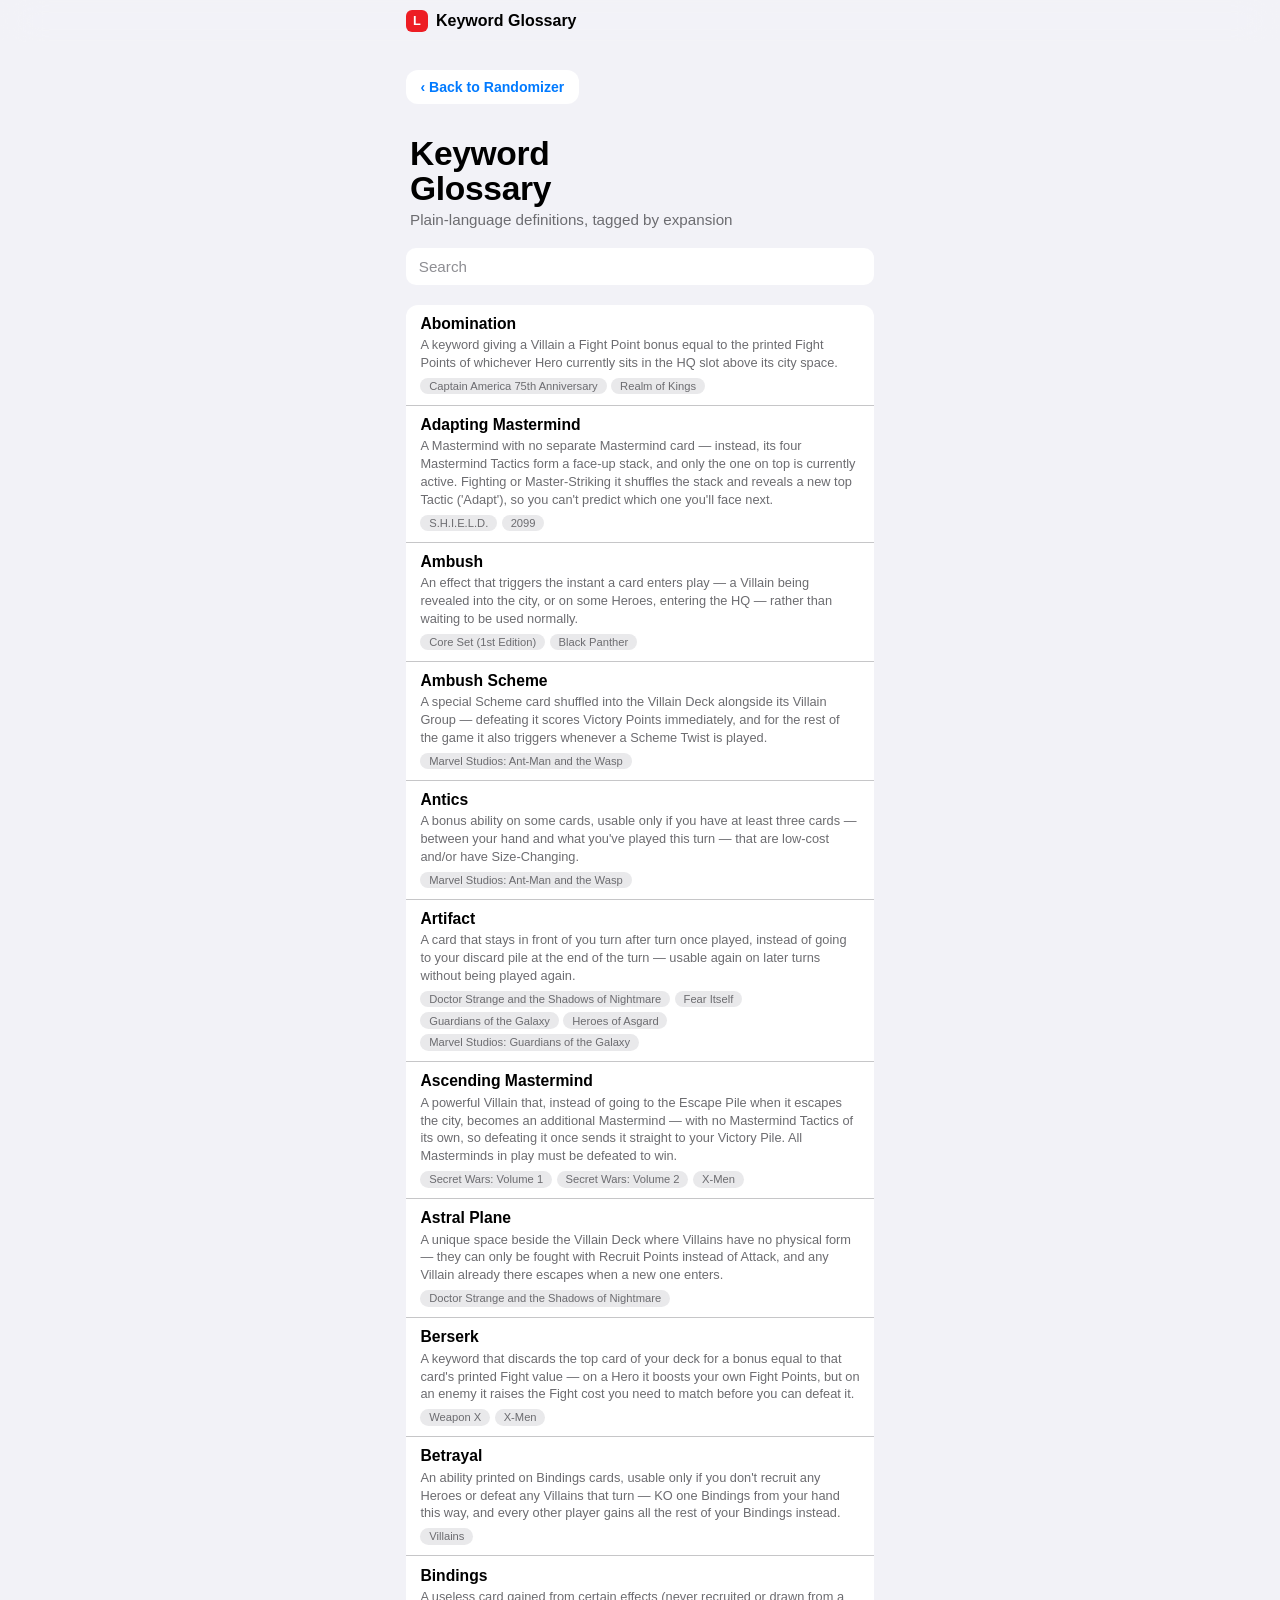
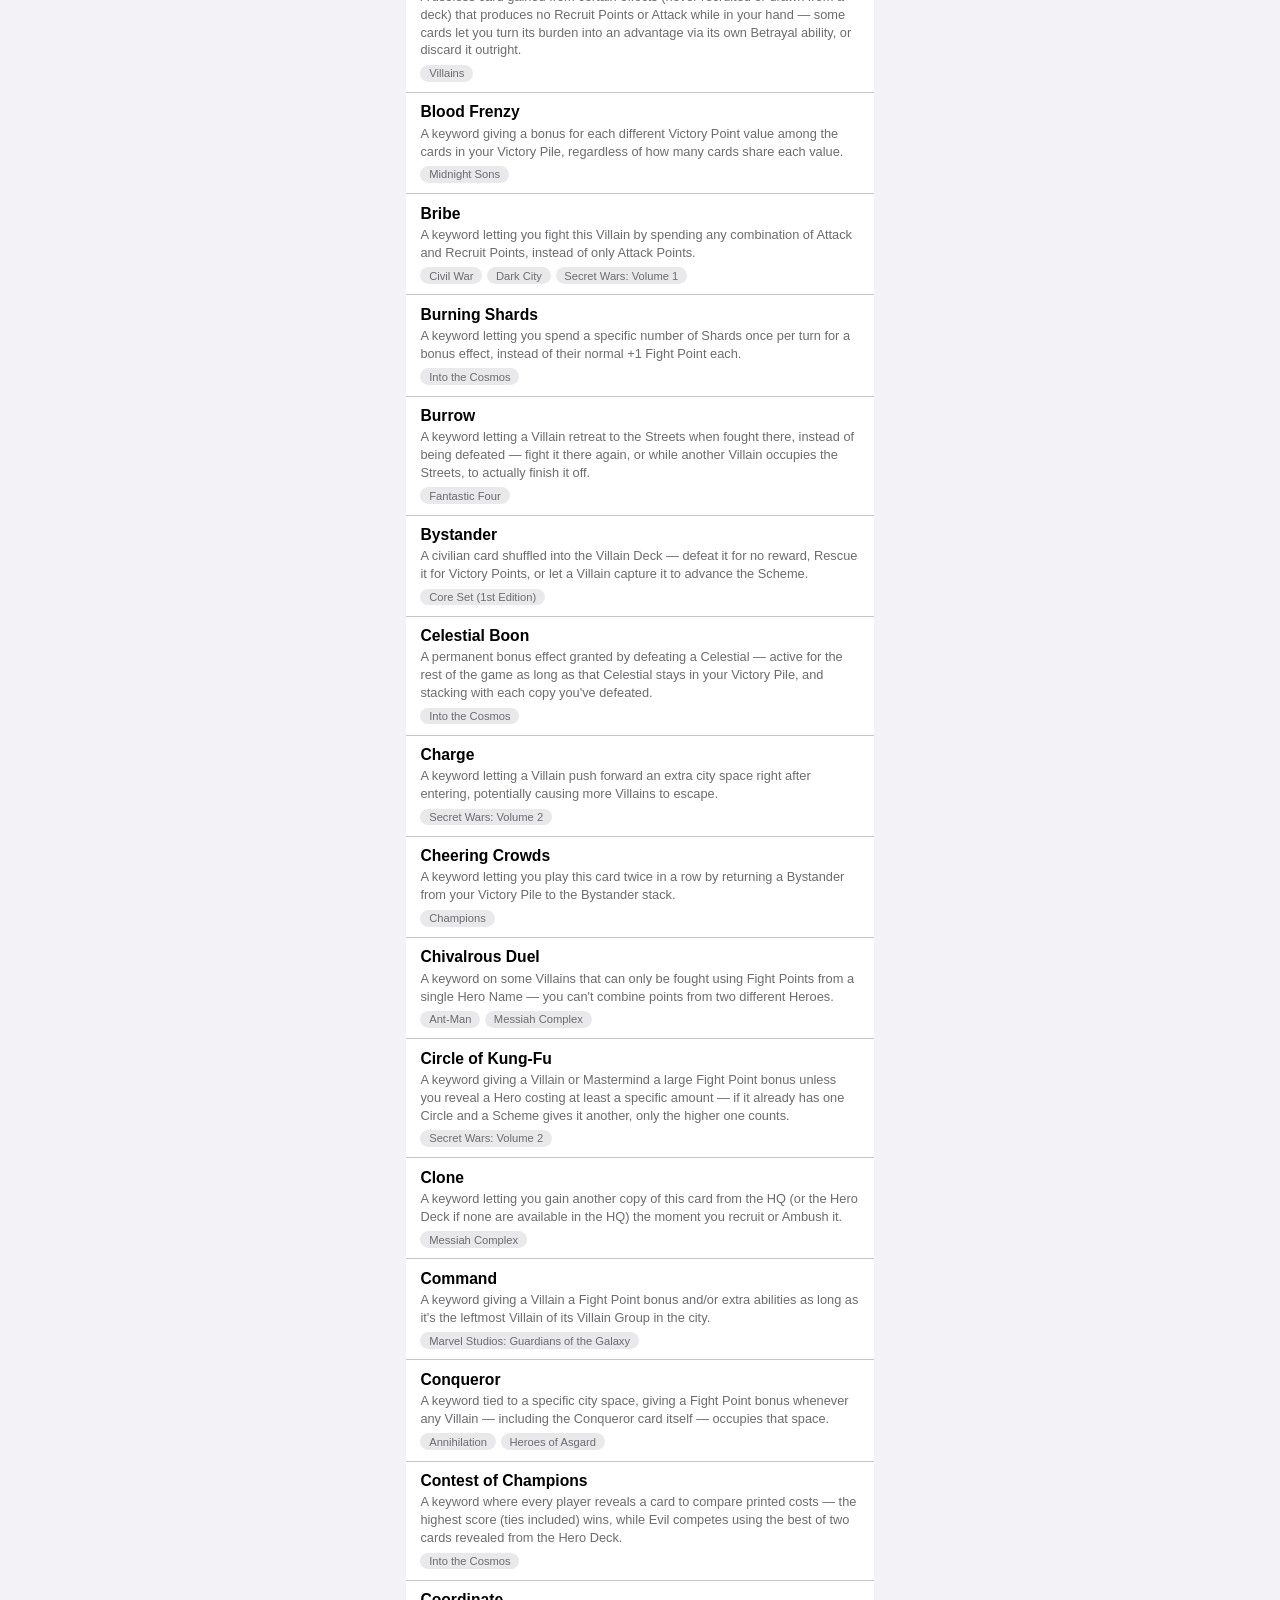
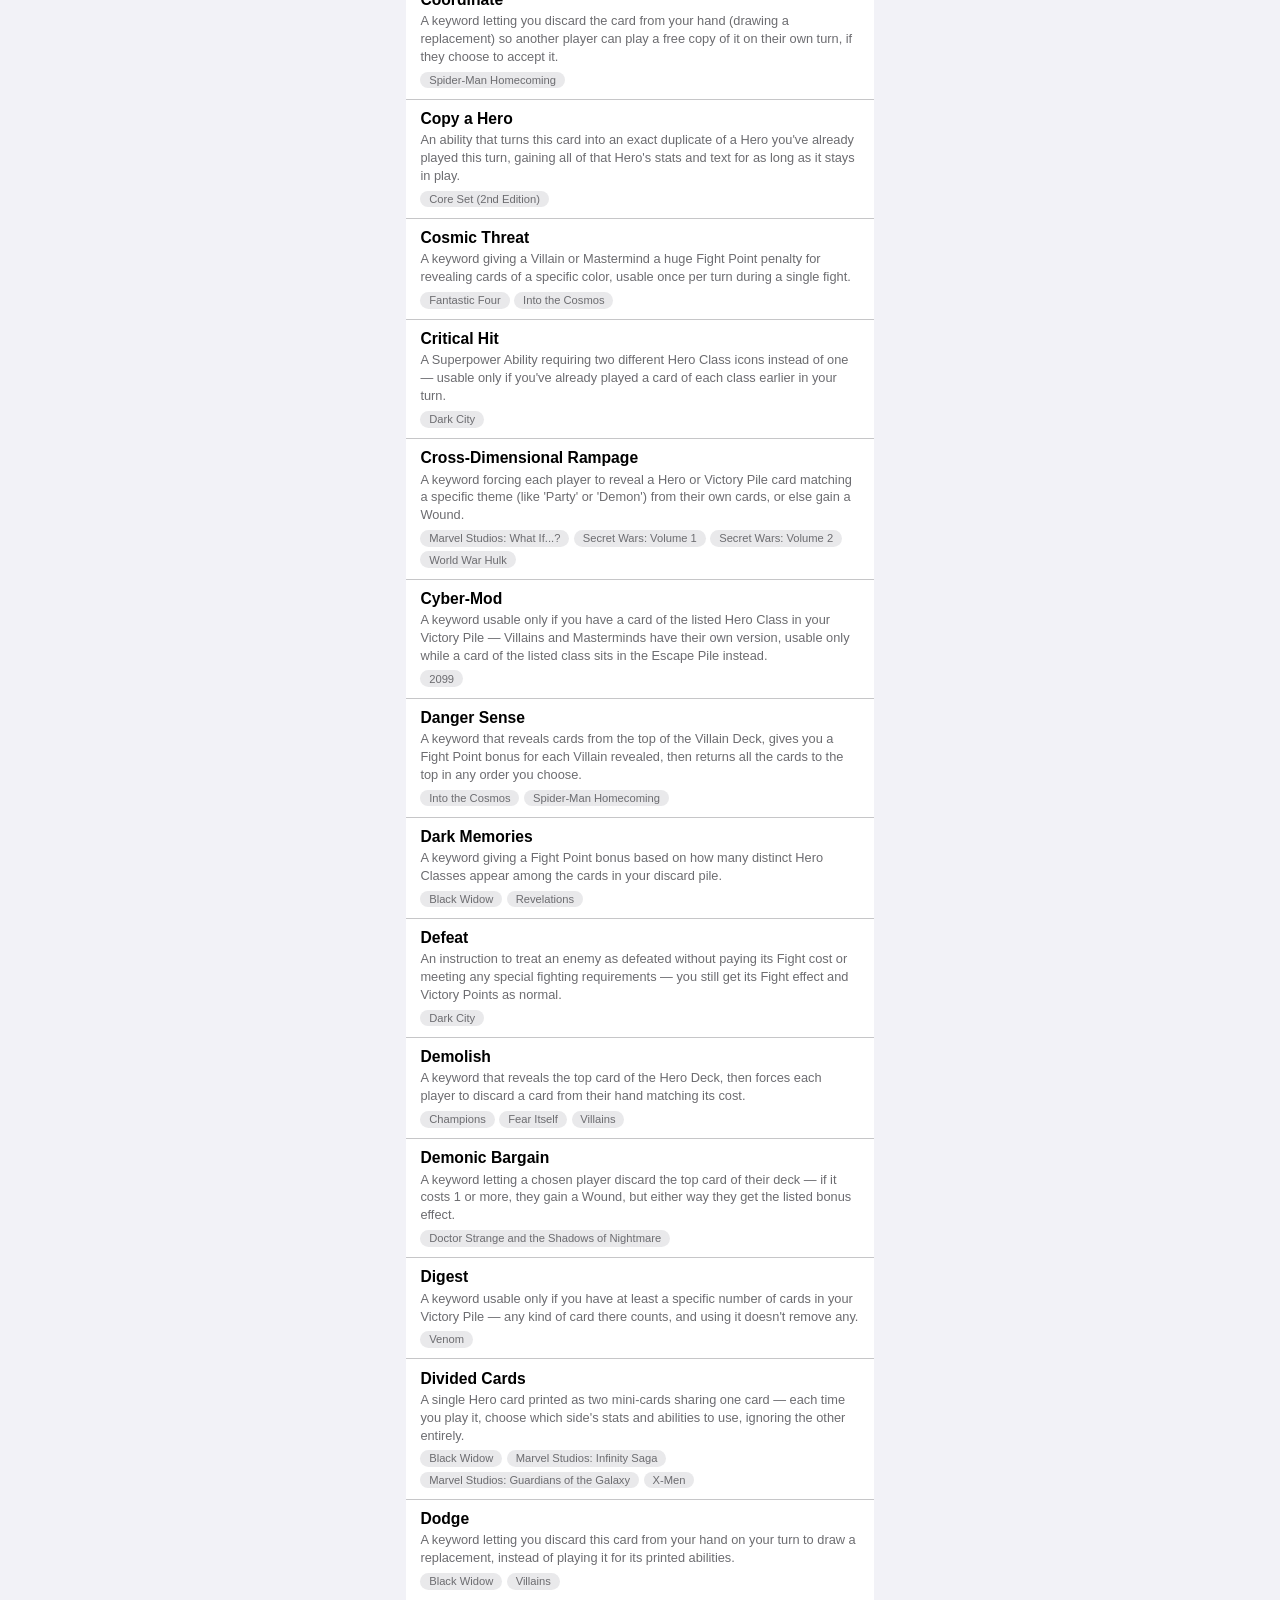
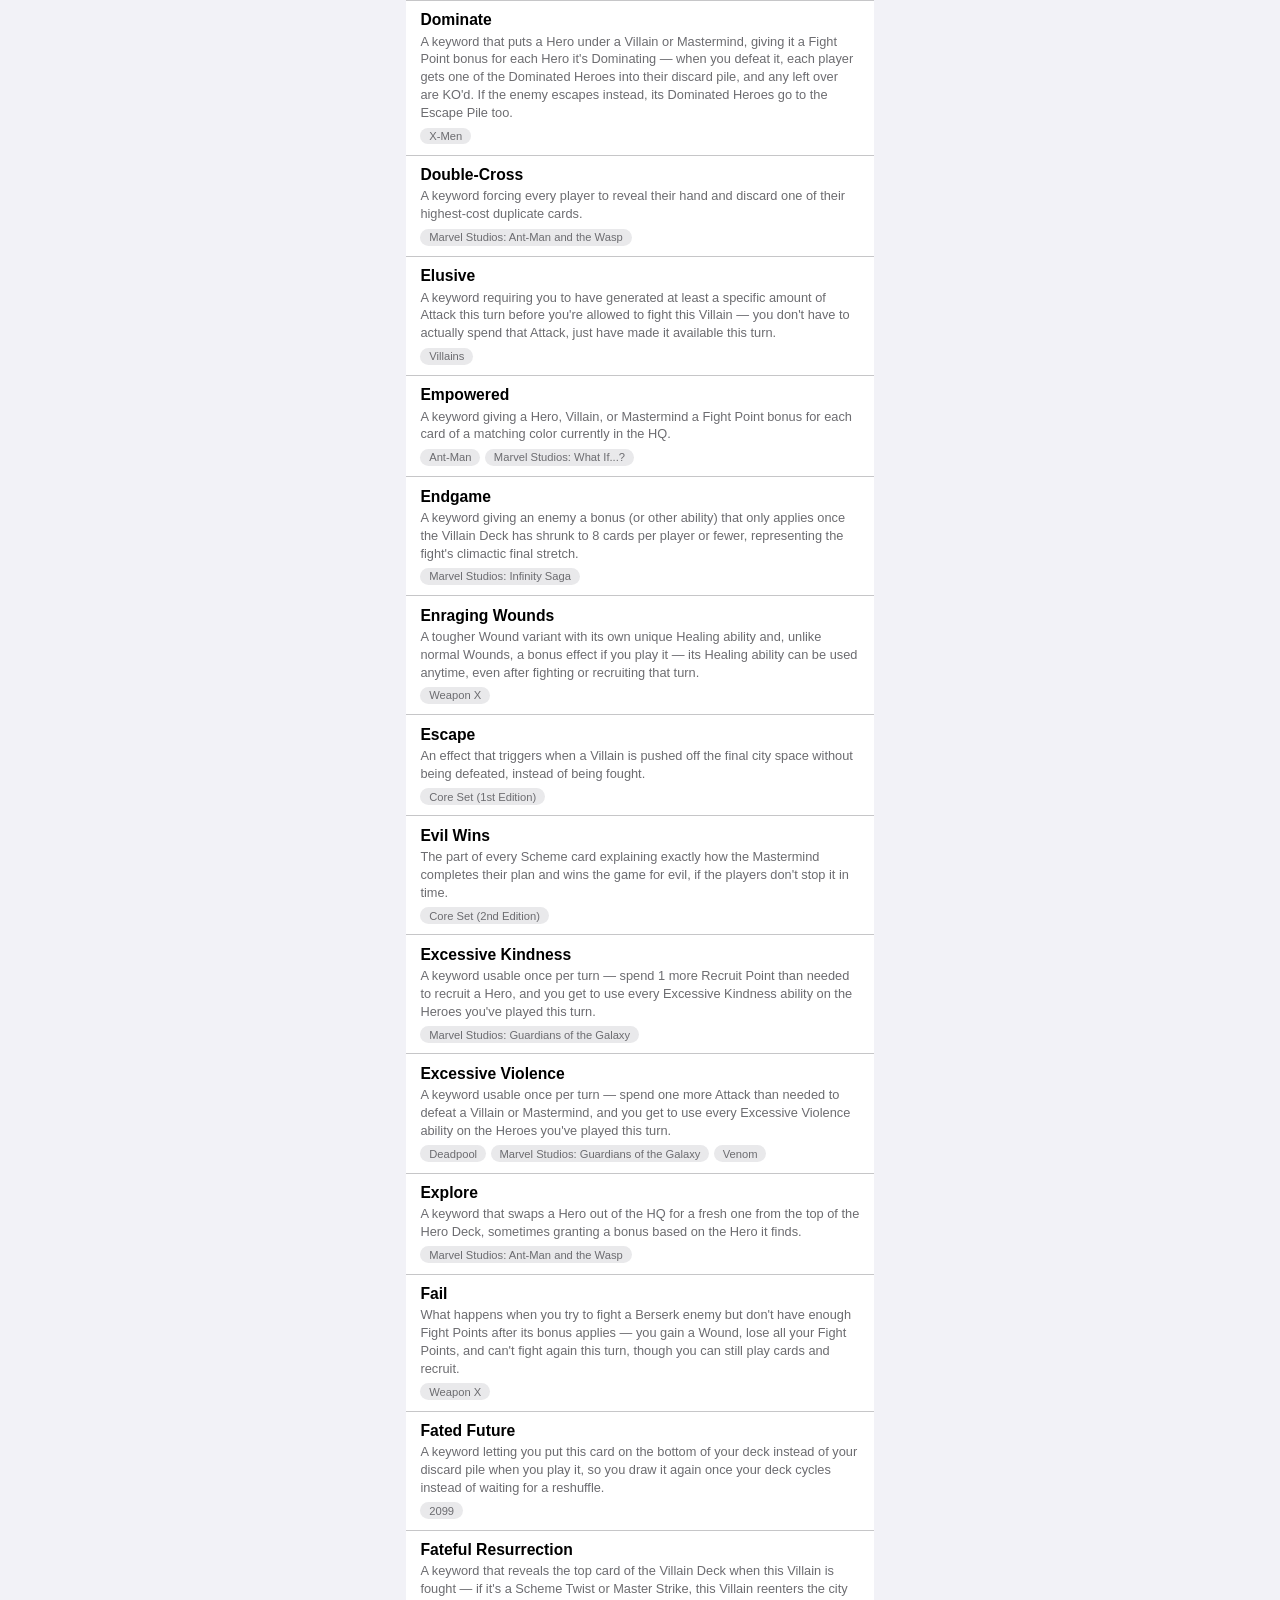
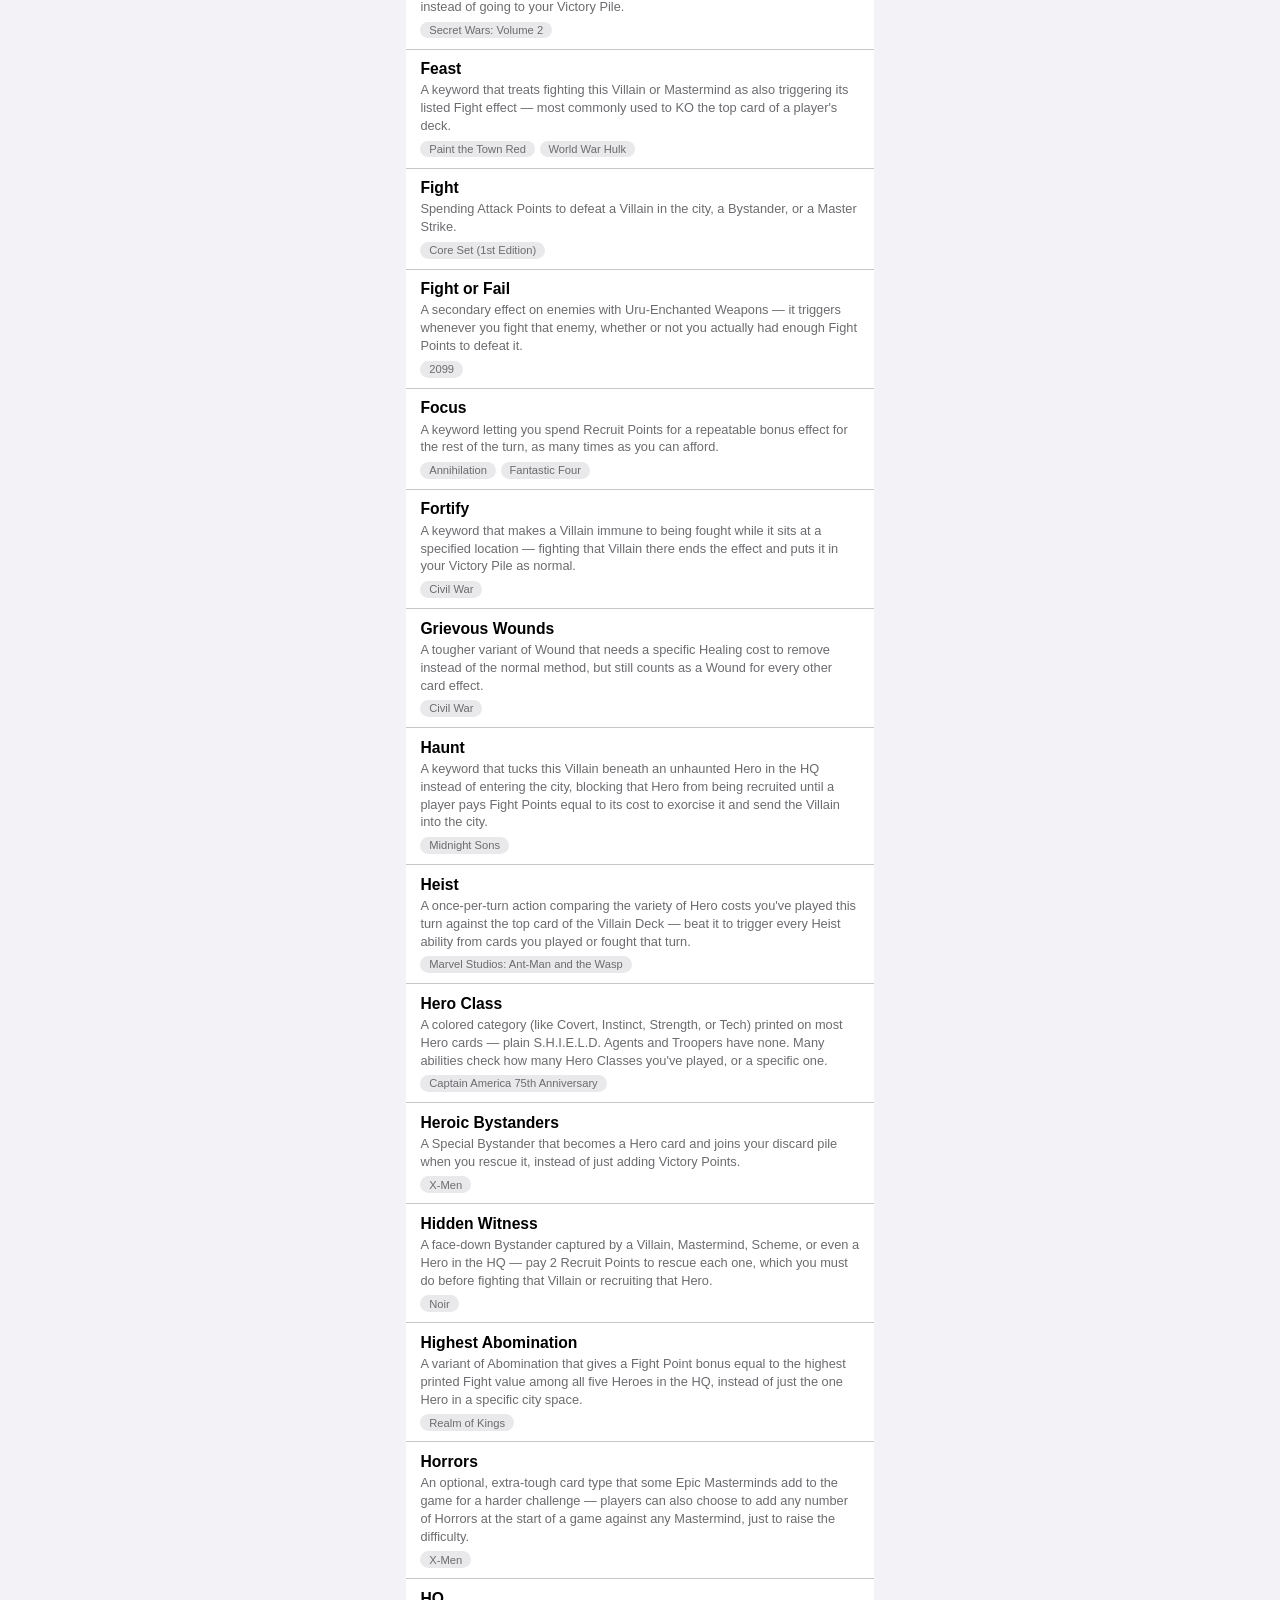
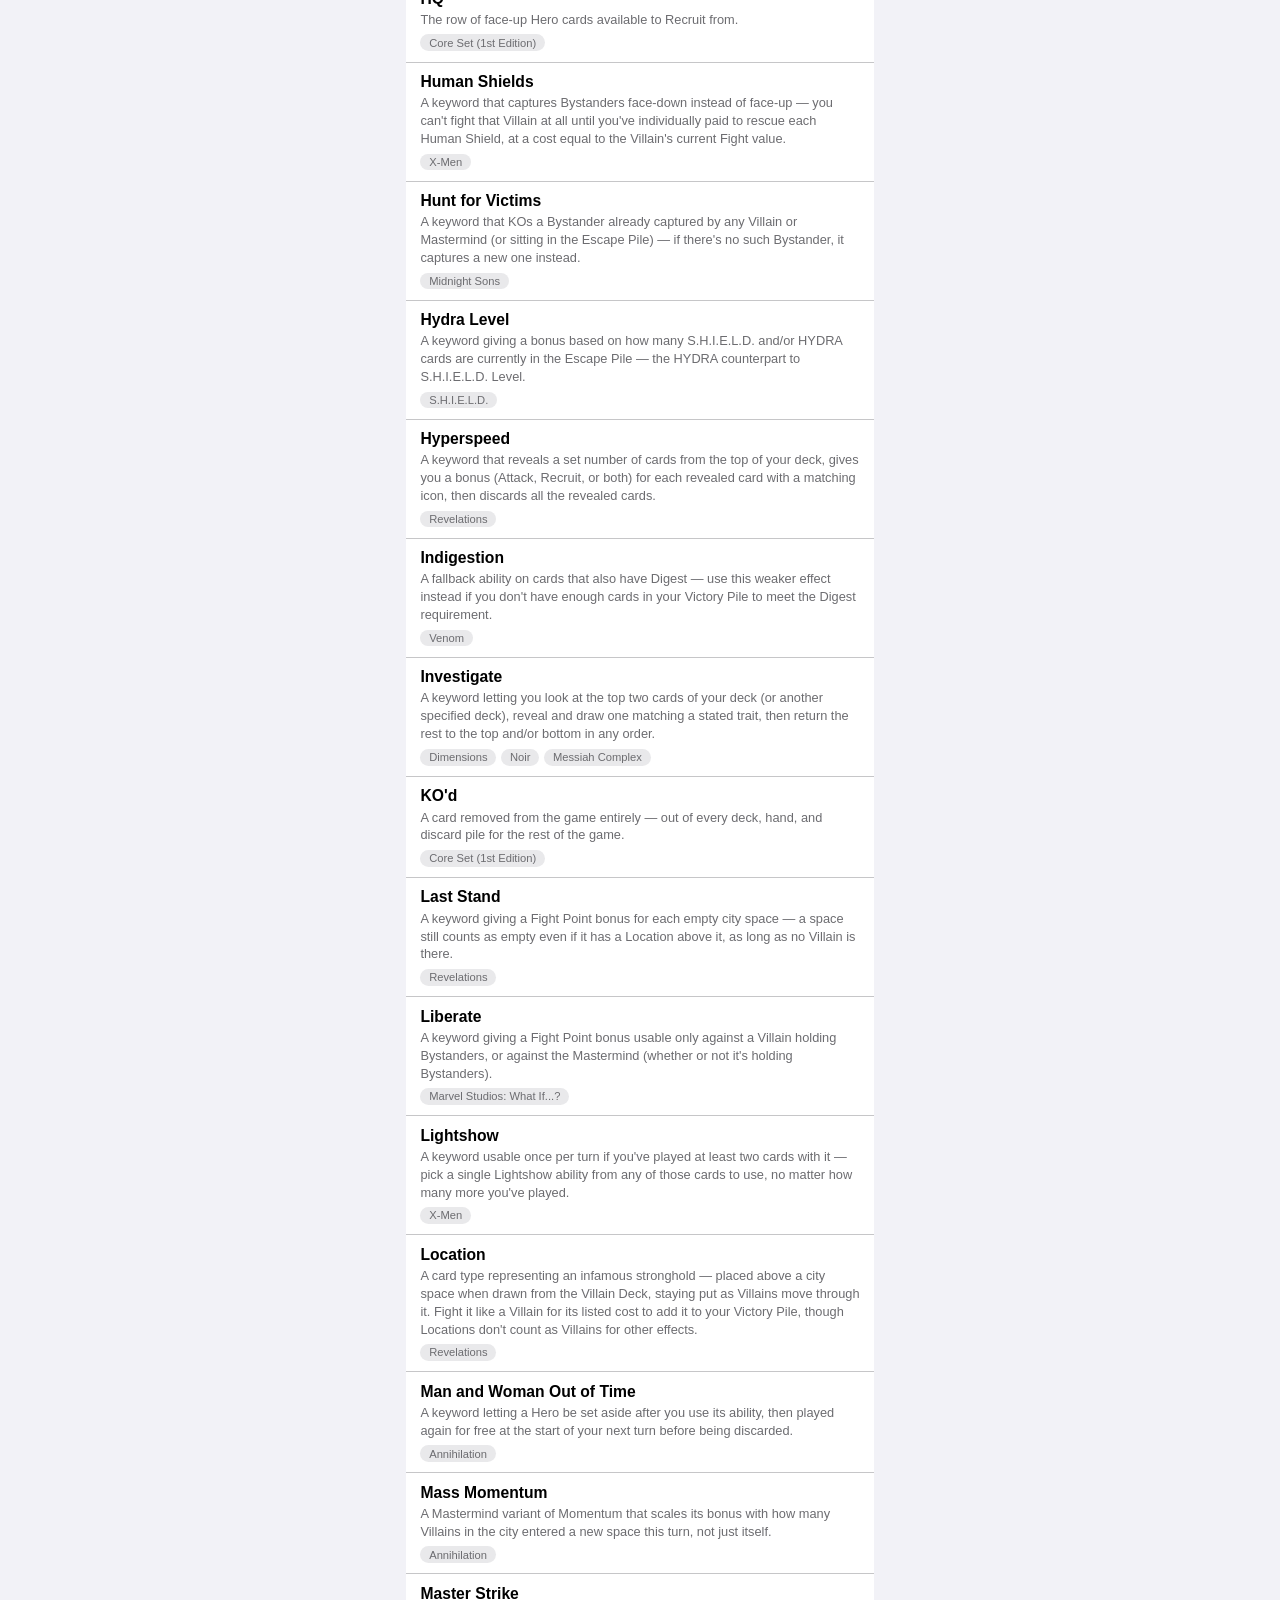
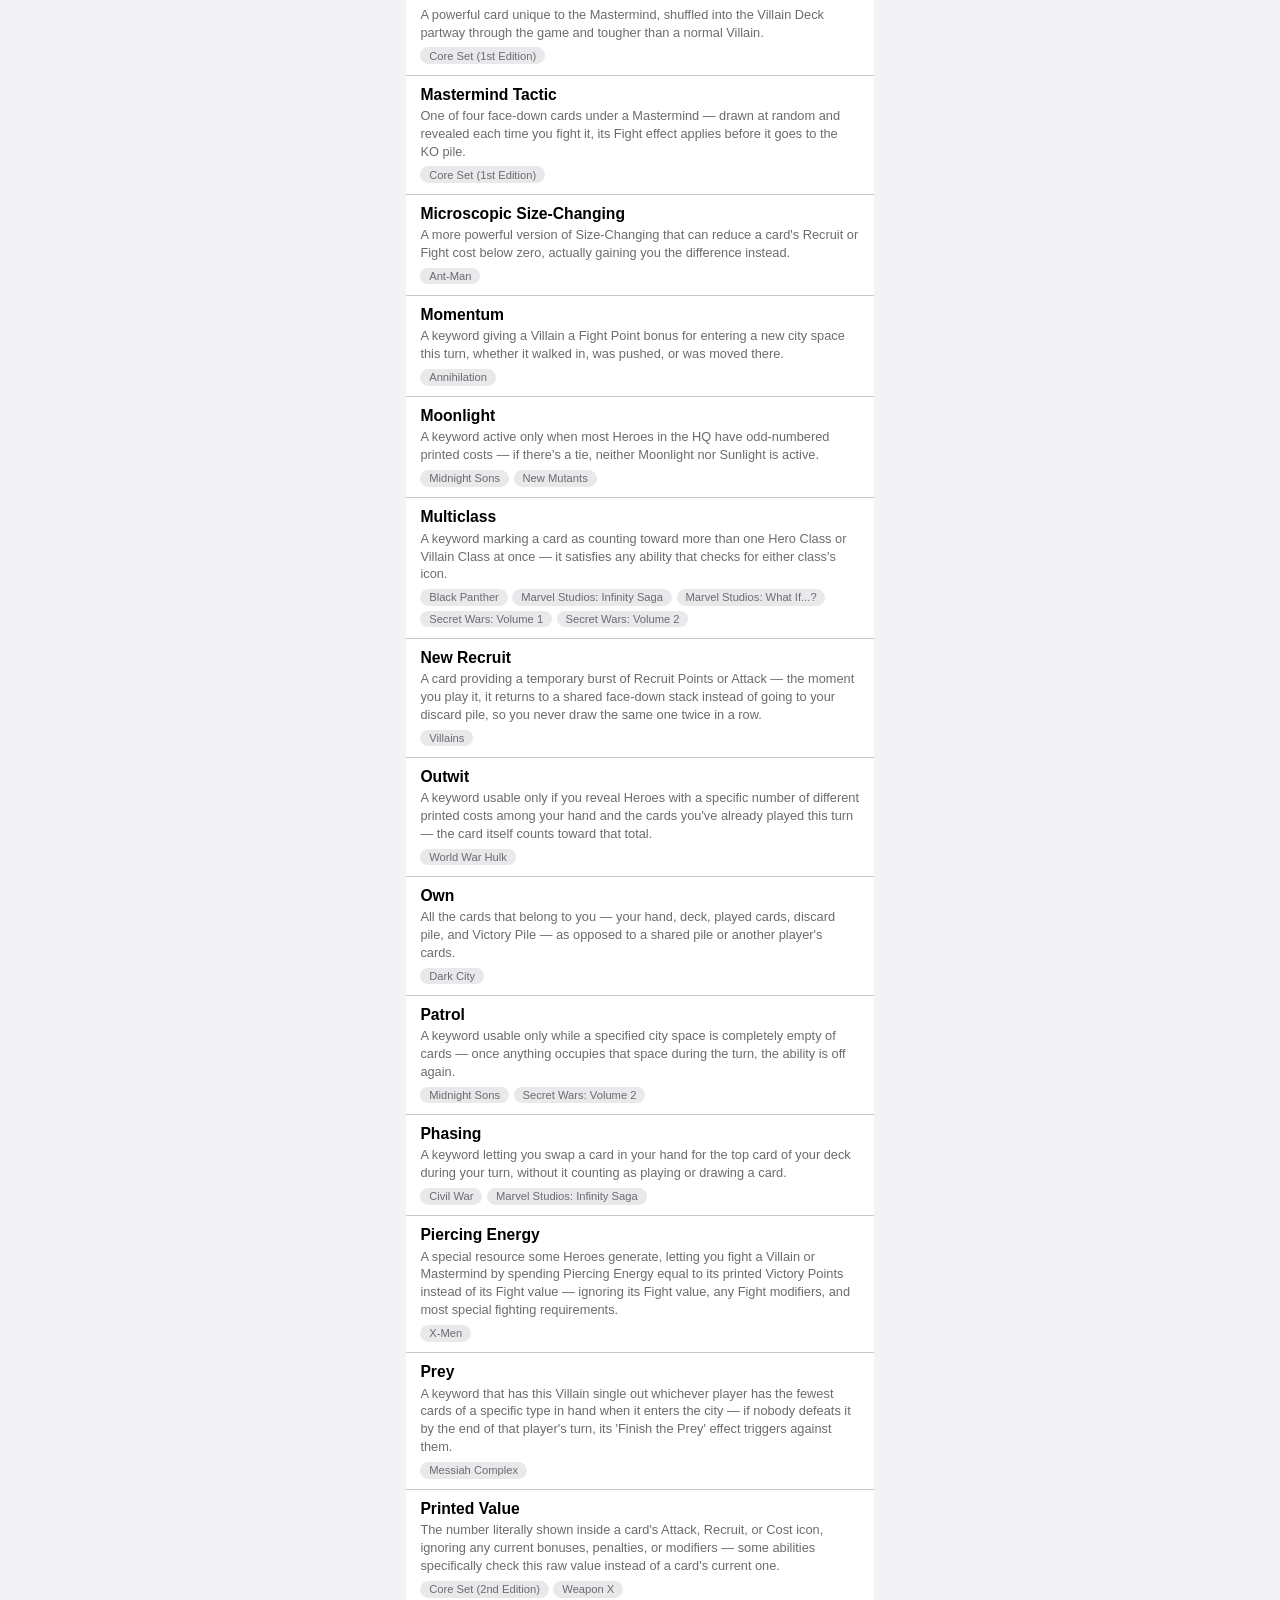
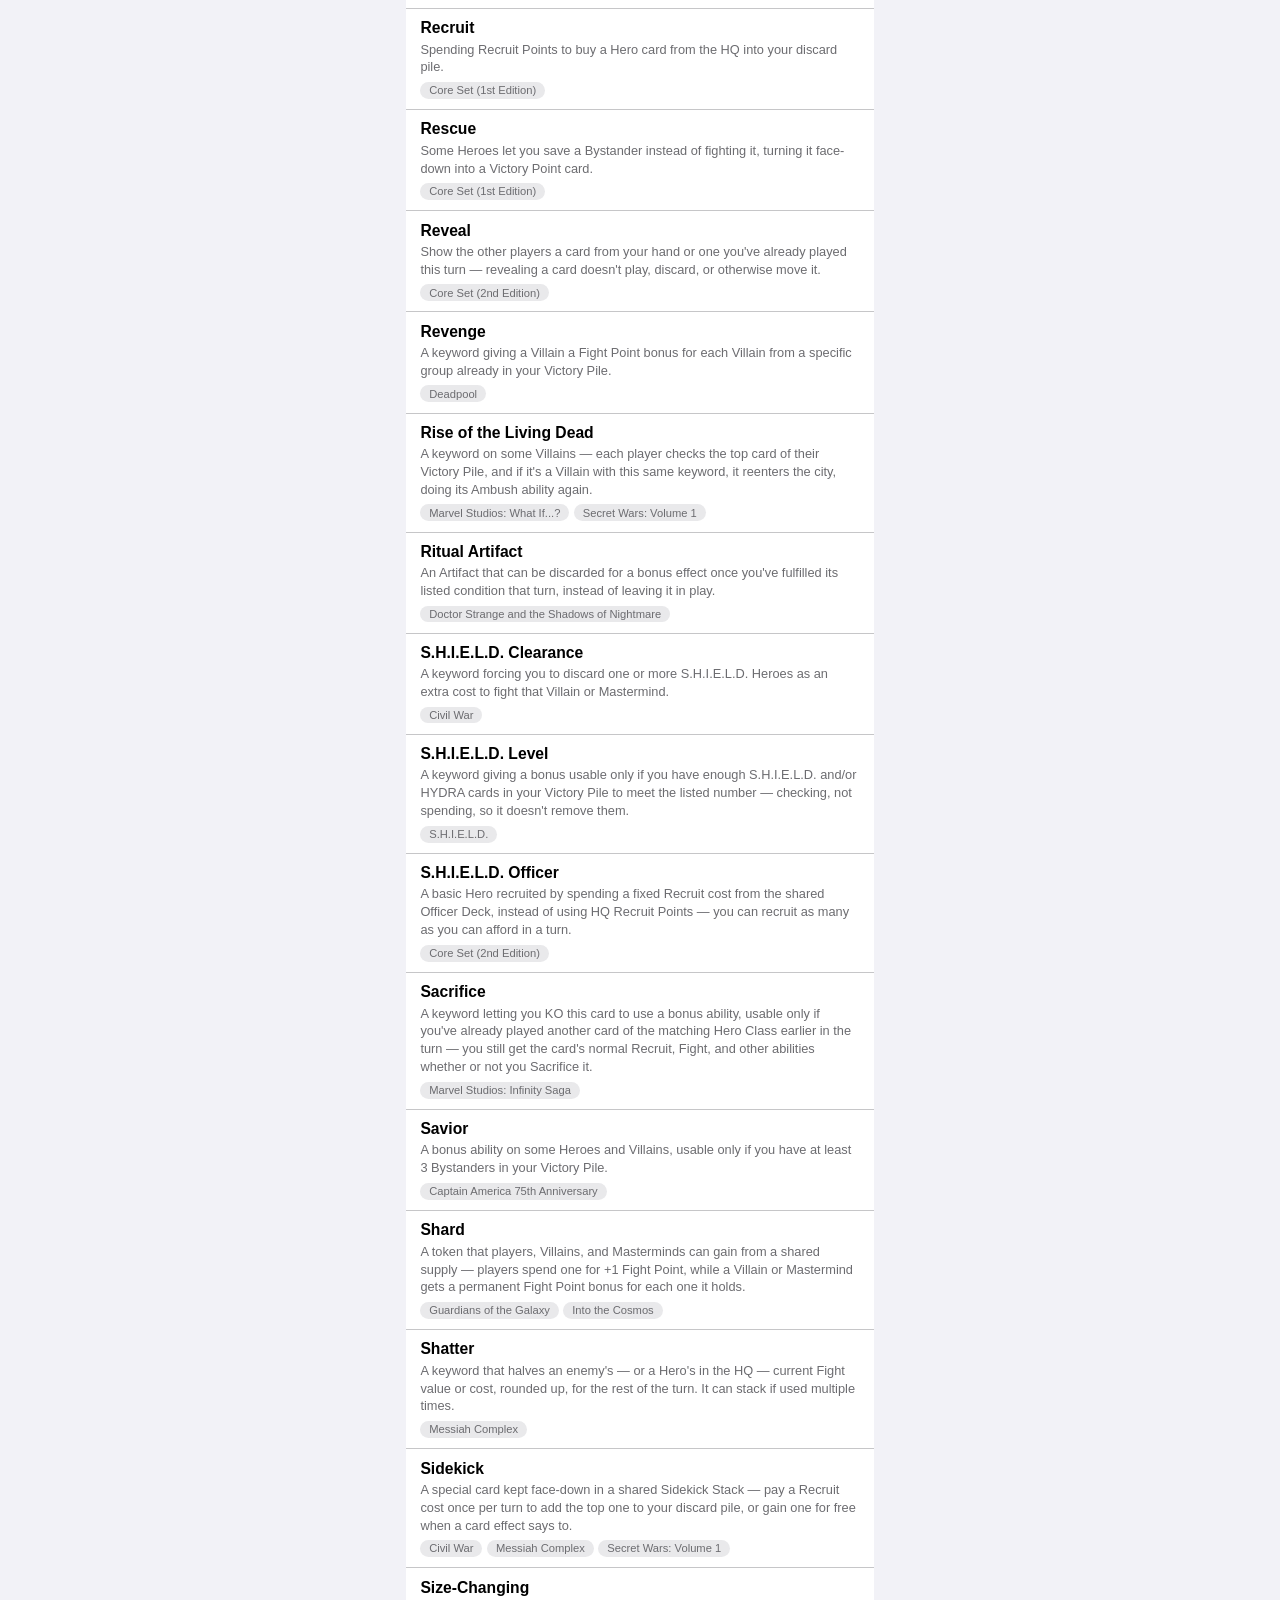
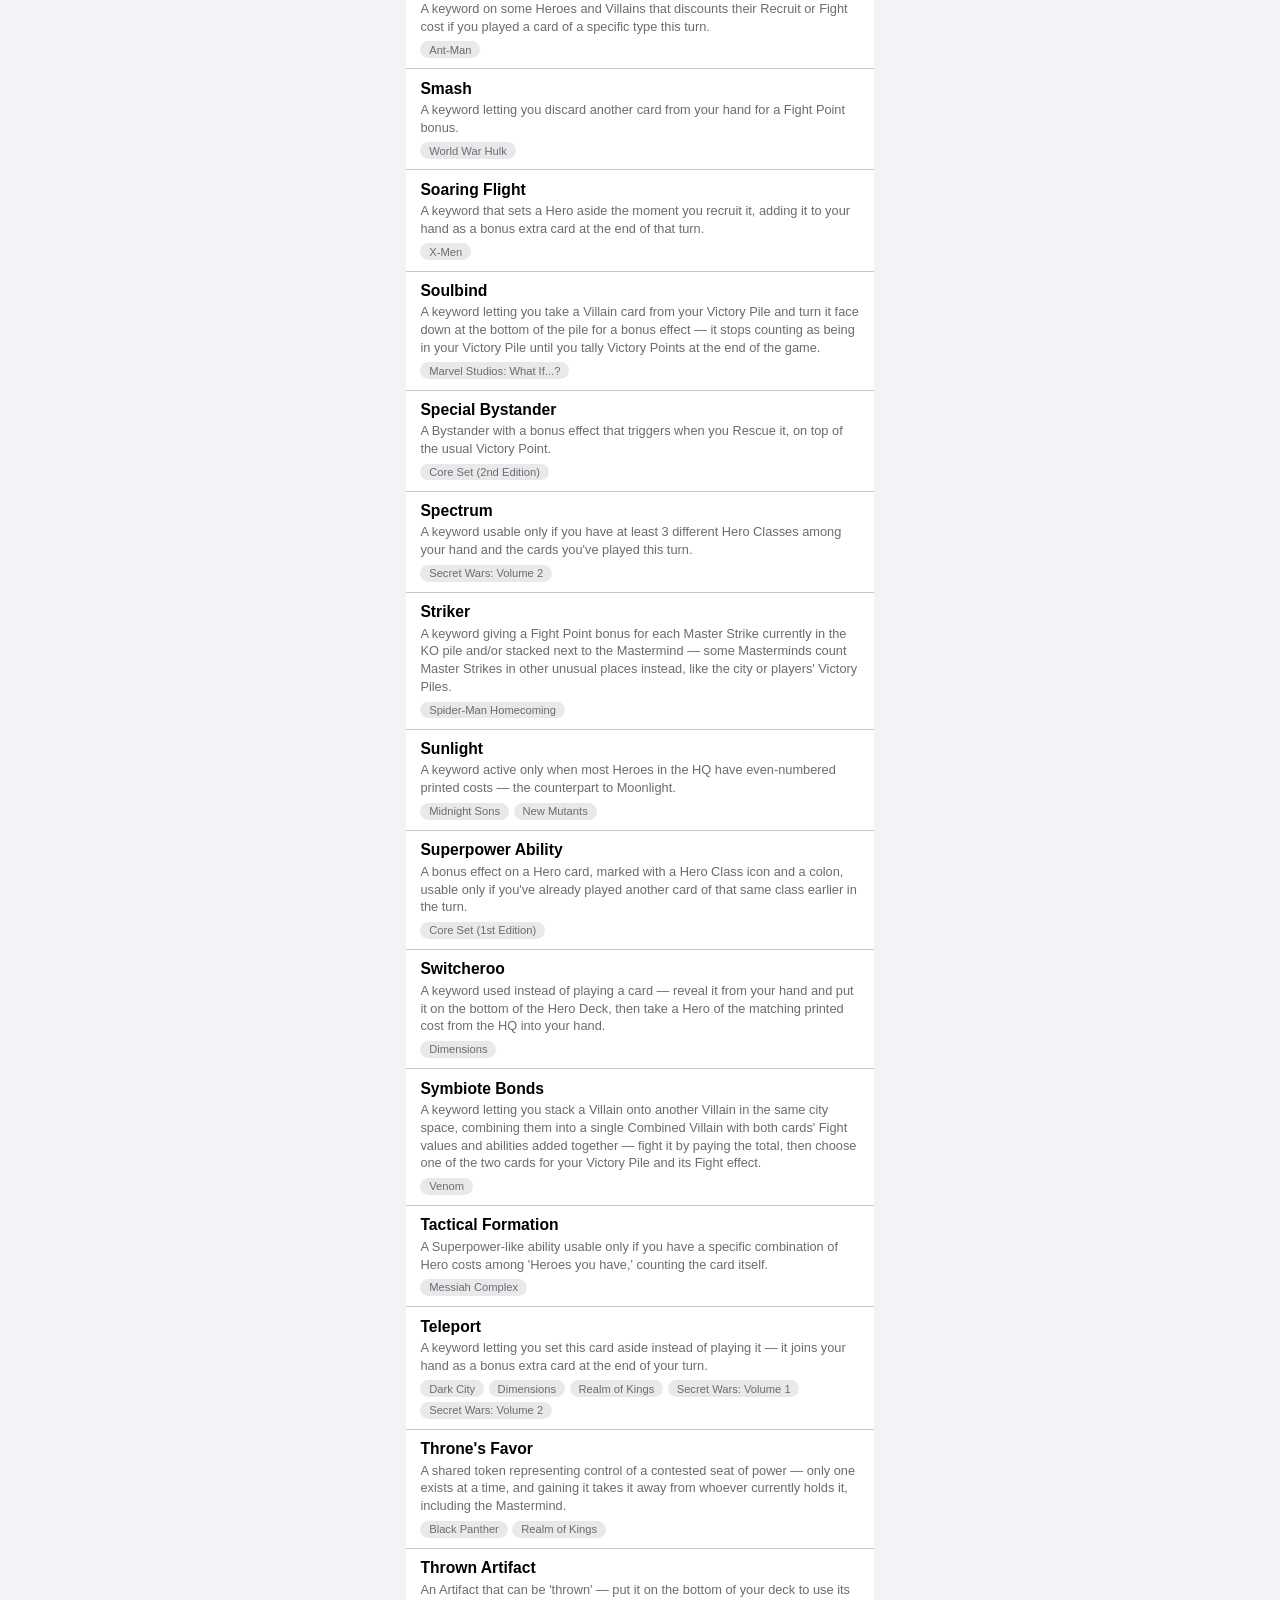
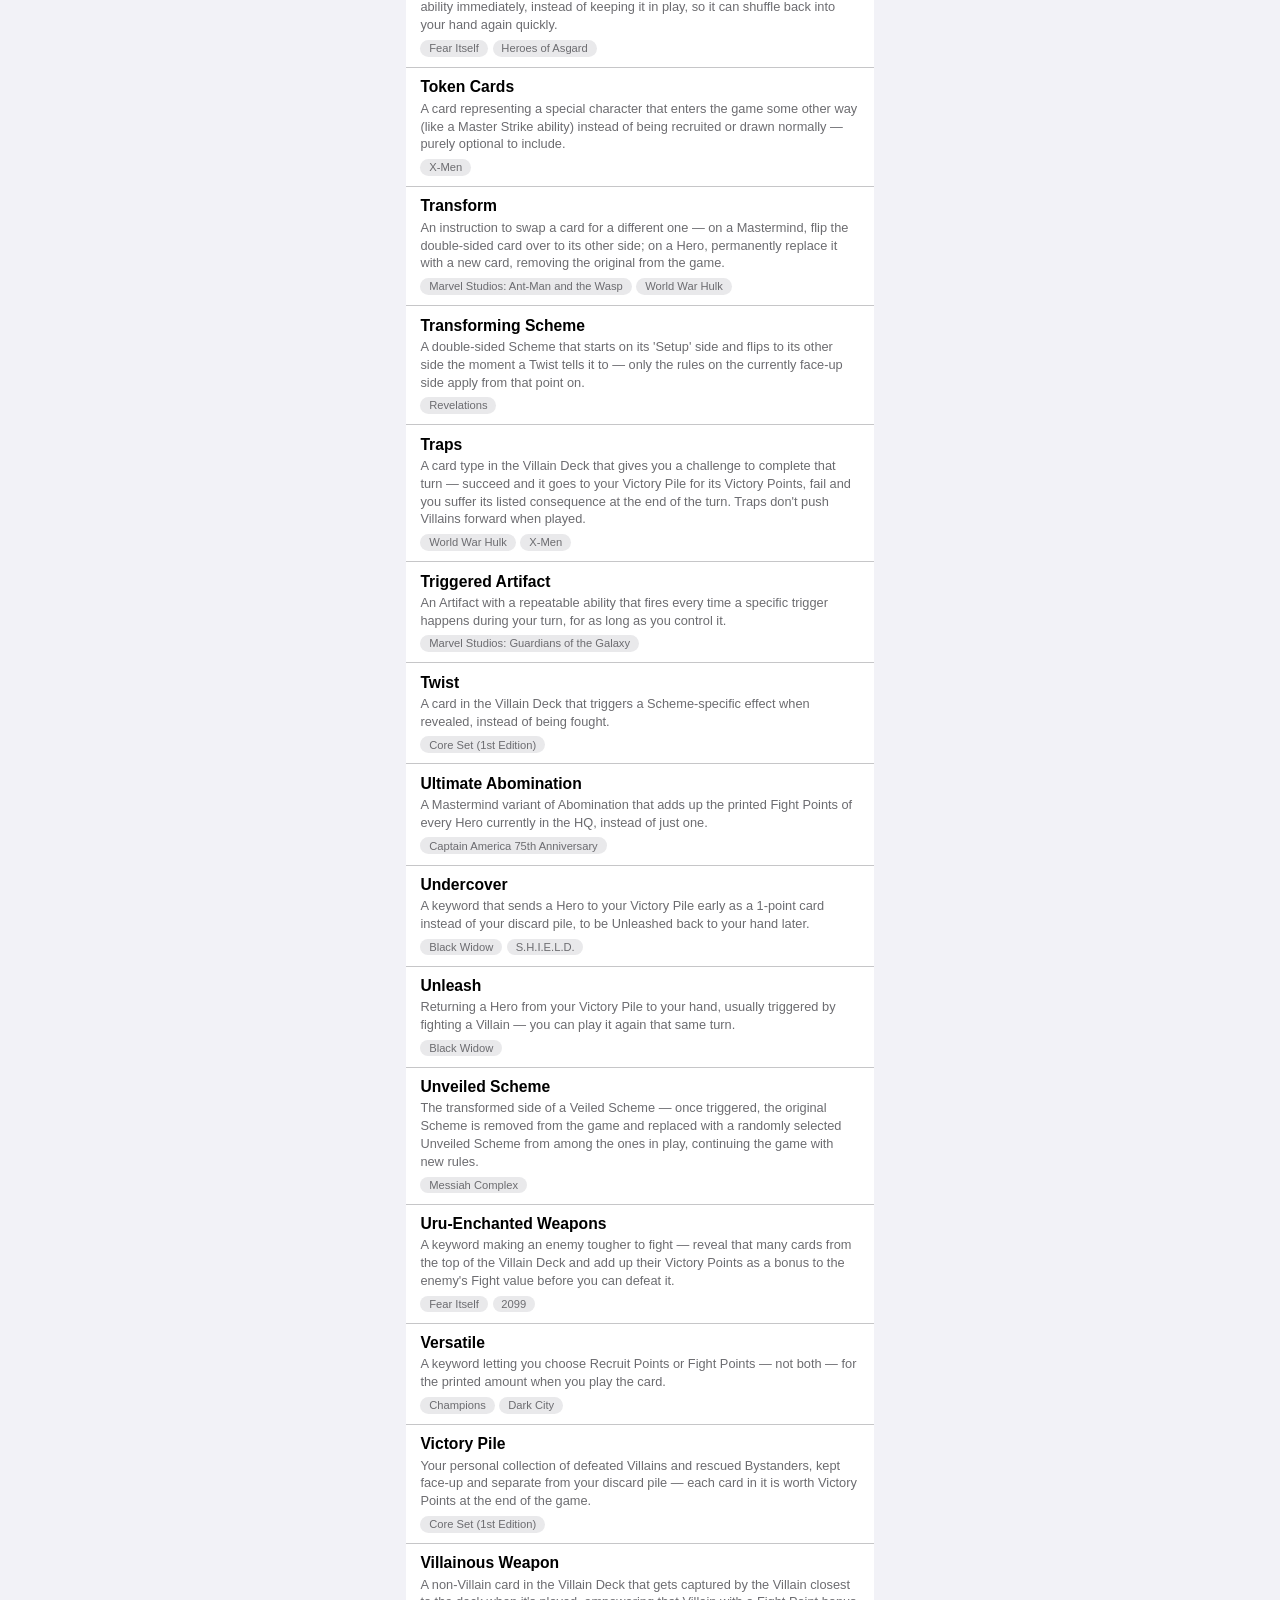
==== commit 60adb9d3: "Add a top back link to the Keyword Glossary The bottom "‹ Back to Randomizer" link required scrollin" ====
--- a/glossary.html
+++ b/glossary.html
@@ -8,7 +8,7 @@
   <meta name="theme-color" content="#f2f2f7" media="(prefers-color-scheme: light)" />
   <meta name="theme-color" content="#000000" media="(prefers-color-scheme: dark)" />
   <link rel="icon" href="data:image/svg+xml,%3Csvg xmlns='http://www.w3.org/2000/svg' viewBox='0 0 100 100'%3E%3Crect width='100' height='100' rx='22' fill='%23ed1d24'/%3E%3Ctext x='50' y='68' font-family='Arial' font-weight='bold' font-size='56' fill='white' text-anchor='middle'%3EL%3C/text%3E%3C/svg%3E" />
-  <link rel="stylesheet" href="css/styles.css?v=160" />
+  <link rel="stylesheet" href="css/styles.css?v=163" />
 </head>
 <body>
   <div class="navbar" id="navbar">
@@ -19,6 +19,10 @@
   </div>
 
   <main class="screen" id="screen">
+    <p class="page-footer page-footer-top">
+      <a href="index.html" class="footer-button">‹ Back to Randomizer</a>
+    </p>
+
     <div class="large-title-block">
       <h1 class="large-title">Keyword<br />Glossary</h1>
       <p class="large-subtitle">Plain-language definitions, tagged by expansion</p>
@@ -36,7 +40,7 @@
   </main>
 
   <!-- Keep this ?v= in step with index.html's — see the note there. -->
-  <script src="js/data.js?v=160"></script>
-  <script src="js/glossary.js?v=160"></script>
+  <script src="js/data.js?v=163"></script>
+  <script src="js/glossary.js?v=163"></script>
 </body>
 </html>
--- a/css/styles.css
+++ b/css/styles.css
@@ -511,6 +511,52 @@
   flex-shrink: 0;
 }
 
+/* Tighter vertical rhythm for the results screen only (#results spans
+ * Mastermind through Heroes) so more of a setup fits on screen at once,
+ * without dropping any row content, icons, or controls. */
+#results .ios-group {
+  margin-bottom: 1.1rem;
+}
+
+#results .group-header {
+  padding: 0 0.9rem 0.3rem;
+}
+
+#results .group-footer {
+  padding: 0.35rem 0.9rem 0;
+  font-size: 0.76rem;
+}
+
+#results .ios-row,
+#results .result-row {
+  padding: 0.45rem 0.85rem;
+  min-height: 38px;
+  gap: 0.6rem;
+}
+
+#results .row-text-main {
+  font-size: 0.92rem;
+}
+
+#results .row-text-sub {
+  font-size: 0.76rem;
+}
+
+#results .scheme-note {
+  margin-top: 0.45rem;
+}
+
+#results .scheme-note summary {
+  padding: 0.25rem 0.7rem;
+  font-size: 0.74rem;
+}
+
+#results .scheme-note-body {
+  margin-top: 0.3rem;
+  padding: 0.55rem 0.75rem;
+  font-size: 0.82rem;
+}
+
 .round-btn {
   width: 30px;
   height: 30px;
@@ -887,6 +933,21 @@
   text-align: center;
   padding: 0.5rem 0.75rem 0;
   line-height: 1.5;
+}
+
+/* Same "‹ Back" link as .page-footer, just relocated above the title so
+ * a long page (e.g. the Keyword Glossary) doesn't need a full scroll to
+ * get back — see the matching one still kept at the bottom too. Left-
+ * aligned and smaller than the bottom one so it reads like a nav-bar
+ * back link rather than repeating that big end-of-page call to action. */
+.page-footer-top {
+  text-align: left;
+  padding: 0 0 0.75rem;
+}
+
+.page-footer-top .footer-button {
+  padding: 0.4rem 0.9rem;
+  font-size: 0.88rem;
 }
 
 .footer-button {
